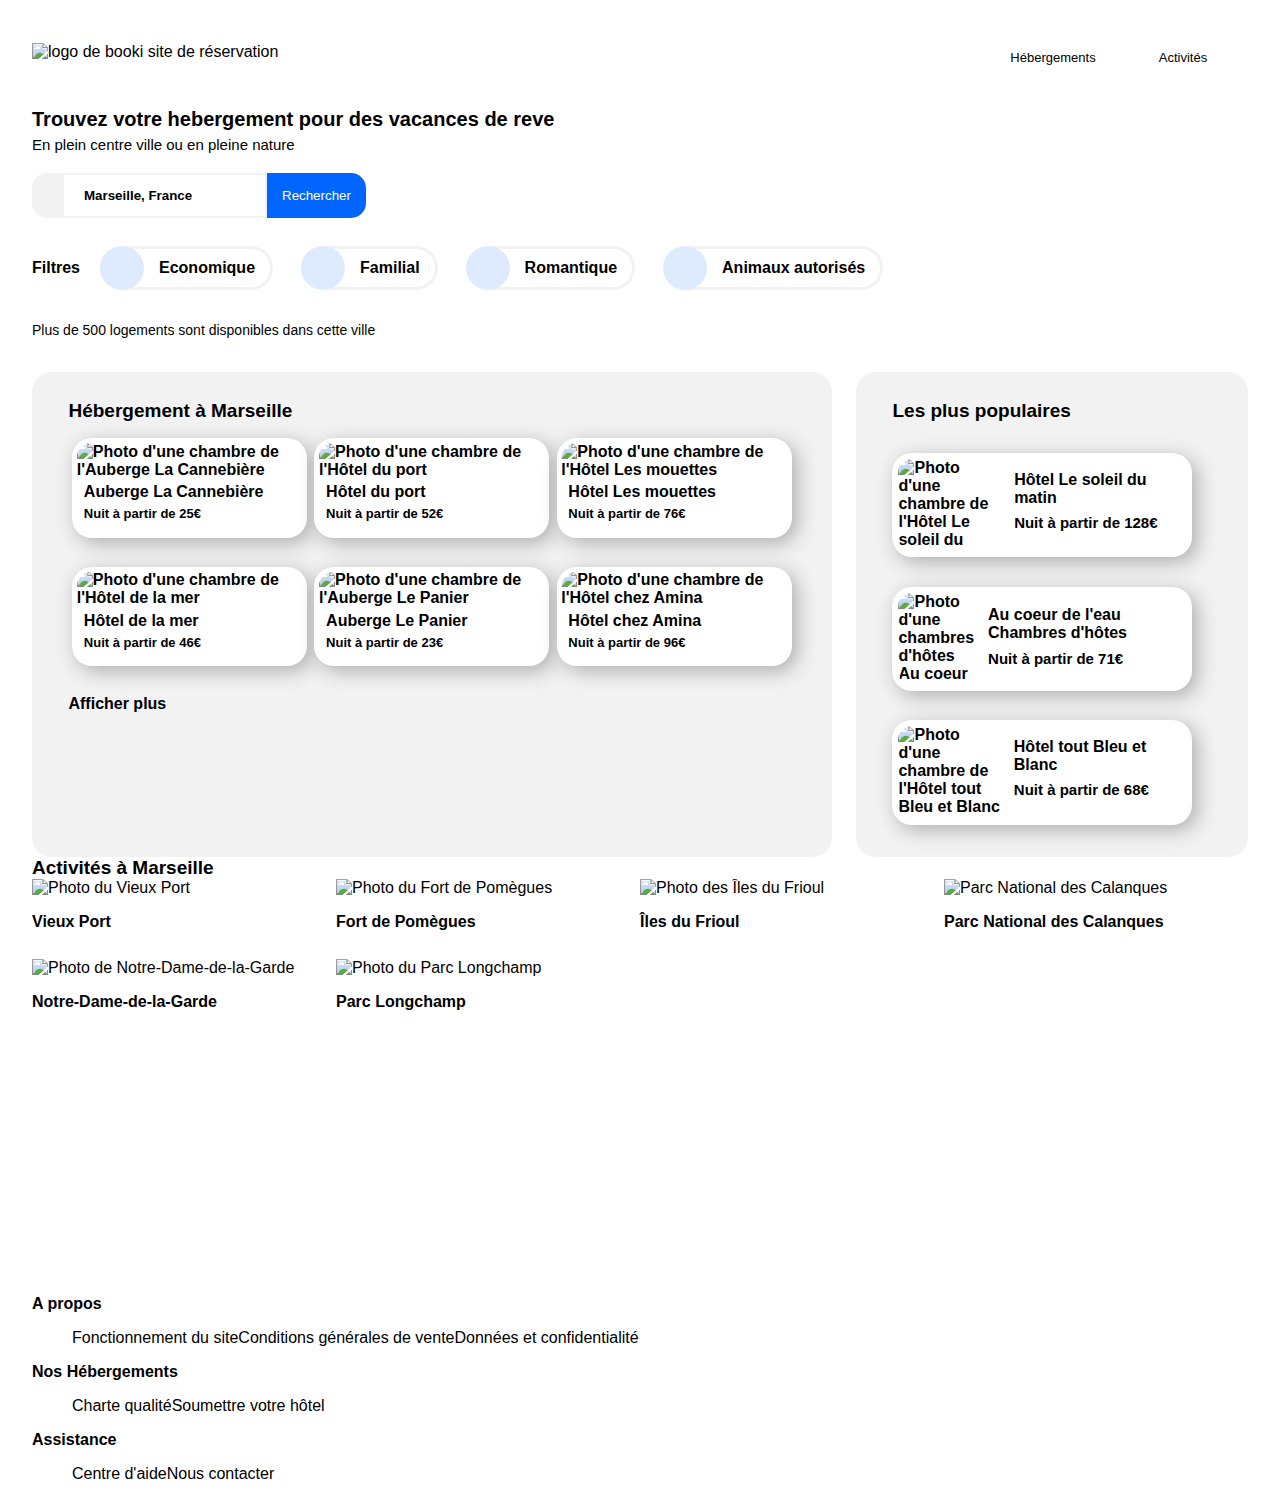
==== HTML/index.html @ 7206c150 "remplacement des ID par les CLASS" ====
<!DOCTYPE html>
<html lang="fr">

<head>
	<link rel="shortcut icon" href="../Images/logo/Logo-Booki.png" />
	<title>Trouvez votre hébergement pour des vacances de rêve - Booky</title>
	<meta charset="utf-8" />
	<meta name="viewport" content="width=device-width, initial-scale=1.0">
	<script src="https://kit.fontawesome.com/d1e7c2a7c9.js" crossorigin="anonymous"></script>
	<link rel="stylesheet" href="../CSS/normalize.css">
	<link rel="stylesheet" href="../CSS/styles.css">
</head>

<body>
	<header>
		<div class="containerLogoNav">
			<img src="../Images/logo/Logo-Booki.png" alt="logo de booki site de réservation" />
			<!-- NAV -->
			<nav class="nav">
				<ul>
					<li><a href="#SectionHebergementMarseille">Hébergements</a></li>
					<li><a href="#activiteMarseille">Activités</a></li>
				</ul>
			</nav>
		</div>

		<h1>Trouvez votre hebergement pour des vacances de reve</h1>
		<p>En plein centre ville ou en pleine nature</p>

		<!-- BARRE DE RECHERCHE -->
		<!-- container barre de recherche -->
		<form class="containerSearchBar" method="post" action="traitement.php">
			<!--  logo localisation -->
			<div class="containerSearchBar__logoLocation">
				<i class="fa-solid fa-location-dot"></i>
			</div>
			<!--  zone de saisie recherche -->
			<input class="containerSearchBar__locationInput" type="search" name="saisieLocalisation"
				placeholder="Marseille, France" size="20" maxlength="99" />
			<!--  bouton envoi -->
			<input class="containerSearchBar__searchButton" type="submit" value="Rechercher" />
			<!--  bouton envoi RESPONSIVE   -->
			<div class="containerSearchMobile">
				<input class="containerSearchMobile__searchButtonMobile" type="submit" value="" />
				<div class="containerSearchMobile__searchLogoButtonMobile">
					<i class="fa-solid fa-magnifying-glass"></i>
				</div>
			</div>
		</form>
	</header>

	<main>
		<aside>

			<!--  FILTRES   -->
			<div class="aside__ContainerHeadingFilters">
				<h3>Filtres</h3>
				<div class="aside__Filters">
					<div class="aside__Filters__ContainerFilter">
						<p>Economique</p>
						<div class="aside__Filters__ContainerFilter__ContainerIcone">
							<i class="fa-solid fa-money-bill-wave"></i>
						</div>
					</div>
					<div class="aside__Filters__ContainerFilter">
						<p>Familial</p>
						<div class="aside__Filters__ContainerFilter__ContainerIcone">
							<i class="fa-solid fa-child"></i>
						</div>
					</div>
					<div class="aside__Filters__ContainerFilter">
						<p>Romantique</p>
						<div class="aside__Filters__ContainerFilter__ContainerIcone">
							<i class="fa-solid fa-heart"></i>
						</div>
					</div>
					<div class="aside__Filters__ContainerFilter">
						<p>Animaux autorisés</p>
						<div class="aside__Filters__ContainerFilter__ContainerIcone">
							<i class="fa-solid fa-dog"></i>
						</div>
					</div>
				</div>
			</div>

			<!--  INFORMATION   -->
			<div class="aside__Information">
				<div id="aside__Information__ContainairInformationIcon">
					<i class="fa-solid fa-info"></i>
				</div>
				<P>Plus de 500 logements sont disponibles dans cette ville</P>
			</div>
		</aside>

		<!-- CONTAINER HEBERGEMENT A MARSEILLE + PLUS POPULAIRES  -->

		<div class="ContainerHebergementMarseillePlusPopulaires">

			<!--  SECTION HEBERGEMENT A MARSEILLE   -->
			<section id="SectionHebergementMarseille">
				<h2>Hébergement à Marseille</h2>

				<!--  CARDS   -->
				<div class="ContainerHebergementMarseille">
					<a href="#" class="cardHebergementMarseille">
						<img src="../Images/hebergements/photo-auberge-la-cannebiere.jpg"
							alt="Photo d'une chambre de l'Auberge La Cannebière">
						<h3 class="cardHebergementMarseille__heading">Auberge La Cannebière</h3>
						<p class="cardHebergementMarseille__paragraph">Nuit à partir de <strong>25€</strong></p>
						<div class="cardHebergementMarseille__containerStars">
							<div class="starsBlue">
								<i class="fa-solid fa-star"></i>
								<i class="fa-solid fa-star"></i>
								<i class="fa-solid fa-star"></i>
								<i class="fa-solid fa-star"></i>
							</div>
							<div class="starsGrey">
								<i class="fa-solid fa-star"></i>
							</div>
						</div>
					</a>

					<a href="#" class="cardHebergementMarseille">
						<img src="../Images/hebergements/photo-hotel-du-port.jpg"
							alt="Photo d'une chambre de l'Hôtel du port">
						<h3 class="cardHebergementMarseille__heading">Hôtel du port</h3>
						<p class="cardHebergementMarseille__paragraph">Nuit à partir de <strong>52€</strong></p>
						<div class="cardHebergementMarseille__containerStars">
							<div class="starsBlue">
								<i class="fa-solid fa-star"></i>
								<i class="fa-solid fa-star"></i>
								<i class="fa-solid fa-star"></i>
								<i class="fa-solid fa-star"></i>
								<i class="fa-solid fa-star"></i>
							</div>
						</div>
					</a>
					<a href="#" class="cardHebergementMarseille">
						<img src="../Images/hebergements/photo-hotel-les-mouettes.jpg"
							alt="Photo d'une chambre de l'Hôtel Les mouettes">
						<h3 class="cardHebergementMarseille__heading">Hôtel Les mouettes</h3>
						<p class="cardHebergementMarseille__paragraph">Nuit à partir de <strong>76€</strong></p>
						<div class="cardHebergementMarseille__containerStars">
							<div class="starsBlue">
								<i class="fa-solid fa-star"></i>
								<i class="fa-solid fa-star"></i>
								<i class="fa-solid fa-star"></i>
								<i class="fa-solid fa-star"></i>
							</div>
							<div class="starsGrey">
								<i class="fa-solid fa-star"></i>
							</div>
						</div>
					</a>

					<a href="#" class="cardHebergementMarseille">
						<img src="../Images/hebergements/photo-hotel-de-la-mer.jpg"
							alt="Photo d'une chambre de l'Hôtel de la mer">
						<h3 class="cardHebergementMarseille__heading">Hôtel de la mer</h3>
						<p class="cardHebergementMarseille__paragraph">Nuit à partir de <strong>46€</strong></p>
						<div class="cardHebergementMarseille__containerStars">
							<div class="starsBlue">
								<i class="fa-solid fa-star"></i>
								<i class="fa-solid fa-star"></i>
								<i class="fa-solid fa-star"></i>
							</div>
							<div class="starsGrey">
								<i class="fa-solid fa-star"></i>
								<i class="fa-solid fa-star"></i>
							</div>
						</div>
					</a>

					<a href="#" class="cardHebergementMarseille">
						<img src="../Images/hebergements/auberge-le-panier.jpg"
							alt="Photo d'une chambre de l'Auberge Le Panier">
						<h3 class="cardHebergementMarseille__heading">Auberge Le Panier</h3>
						<p class="cardHebergementMarseille__paragraph">Nuit à partir de <strong>23€</strong></p>
						<div class="cardHebergementMarseille__containerStars">
							<div class="starsBlue">
								<i class="fa-solid fa-star"></i>
								<i class="fa-solid fa-star"></i>
								<i class="fa-solid fa-star"></i>
								<i class="fa-solid fa-star"></i>
							</div>
							<div class="starsGrey">
								<i class="fa-solid fa-star"></i>
							</div>
						</div>
					</a>

					<a href="#" class="cardHebergementMarseille">
						<img src="../Images/hebergements/photo-hotel-chez-amina.jpg"
							alt="Photo d'une chambre de l'Hôtel chez Amina">
						<h3 class="cardHebergementMarseille__heading">Hôtel chez Amina</h3>
						<p class="cardHebergementMarseille__paragraph">Nuit à partir de <strong>96€</strong></p>
						<div class="cardHebergementMarseille__containerStars">
							<div class="starsBlue">
								<i class="fa-solid fa-star"></i>
								<i class="fa-solid fa-star"></i>
								<i class="fa-solid fa-star"></i>
								<i class="fa-solid fa-star"></i>
								<i class="fa-solid fa-star"></i>
							</div>
						</div>
					</a>
				</div>
				<a href="#">Afficher plus</a>
			</section>
			<!--  SECTION LES PLUS POPULAIRES   -->
			<section class="SectionPlusPopulaires">
				<div class="ContainerheaderIcon">
					<h2>Les plus populaires</h2>
					<div class="ContainerheaderIcon_Icon">
						<i class="fas fa-chart-line"></i>
					</div>
				</div>
				<div class="ContainerPlusPopulaires">
					<a href="#" class="cardPlusPopulaires">
						<img src="../Images/hebergements/photo-hotel-le-soleil-du-matin.jpg"
							alt="Photo d'une chambre de l'Hôtel Le soleil du matin">
						<div class="cardPlusPopulaires_ContainerDescriptionStars">
							<div class="Description">	
								<h3 class="cardPlusPopulaires__heading">Hôtel Le soleil du matin</h3>
								<p class="cardPlusPopulaires__paragraph">Nuit à partir de <strong>128€</strong></p>
							</div>
							<div class="cardPlusPopulaires__containerStars">
								<div class="starsBlue">
									<i class="fa-solid fa-star"></i>
									<i class="fa-solid fa-star"></i>
									<i class="fa-solid fa-star"></i>
									<i class="fa-solid fa-star"></i>
									<i class="fa-solid fa-star"></i>
								</div>
							</div>
						</div>
					</a>

					<a href="#" class="cardPlusPopulaires">
						<img src="../Images/hebergements/photo-au-coeur-de-l-eau-chambres-d-hotes.jpg"
							alt="Photo d'une chambres d'hôtes Au coeur de l'eau ">
						<div class="cardPlusPopulaires_ContainerDescriptionStars">
							<div class="Description">	
								<h3 class="cardPlusPopulaires__heading">Au coeur de l'eau Chambres d'hôtes</h3>
								<p class="cardPlusPopulaires__paragraph">Nuit à partir de <strong>71€</strong></p>
							</div>
								<div class="cardPlusPopulaires__containerStars">
									<div class="starsBlue">
										<i class="fa-solid fa-star"></i>
										<i class="fa-solid fa-star"></i>
										<i class="fa-solid fa-star"></i>
										<i class="fa-solid fa-star"></i>
									</div>
									<div class="starsGrey">
										<i class="fa-solid fa-star"></i>
									</div>
								</div>
						</div>
					</a>


					<a href="#" class="cardPlusPopulaires">
						<img src="../Images/hebergements/photo-hotel-tout-bleu-et-blanc.jpg"
							alt="Photo d'une chambre de l'Hôtel tout Bleu et Blanc">
						<div class="cardPlusPopulaires_ContainerDescriptionStars">
							<div class="Description">	
								<h3 class="cardPlusPopulaires__heading">Hôtel tout Bleu et Blanc</h3>
								<p class="cardPlusPopulaires__paragraph">Nuit à partir de <strong>68€</strong></p>
							</div>
							<div class="cardPlusPopulaires__containerStars">
								<div class="starsBlue">
									<i class="fa-solid fa-star"></i>
									<i class="fa-solid fa-star"></i>
									<i class="fa-solid fa-star"></i>
									<i class="fa-solid fa-star"></i>
								</div>
								<div class="starsGrey">
									<i class="fa-solid fa-star"></i>
								</div>
							</div>
						</div>
					</a>
				</div>
			</section>
		</div>

		<!--  SECTION ACTIVITE MARSEILLE   -->
	
		<section id="activiteMarseille">
			<h2 class="activite-marseille_titre">Activités à Marseille</h2>

			<div class="cardActiviteMarseille cardActiviteMarseille__vieuxPort">
				<img src="../Images/activites/Photo-du-Vieux-Port.jpg" alt="Photo du Vieux Port">
				<h3>Vieux Port</h3>
			</div>
		
			<div class="cardActiviteMarseille cardActiviteMarseille__FortDePomegues">
				<img src="../Images/activites/Photo-du-Fort-de-Pomègues.jpg"alt="Photo du Fort de Pomègues">
				<h3>Fort de Pomègues</h3>
			</div>
			<div class="cardActiviteMarseille cardActiviteMarseille__ilesDuFrioul">
				<img src="../Images/activites/Photo-des-iles-du-Frioul.jpg" alt="Photo des Îles du Frioul">
				<h3>Îles du Frioul</h3>
			</div>	
			<div class="cardActiviteMarseille cardActiviteMarseille__ParcNationalDesCalanques">
				<img src="../Images/activites/Photo-Parc-National-des-Calanques.jpg"alt="Parc National des Calanques">
				<h3>Parc National des Calanques</h3>
			</div>
			<div class="cardActiviteMarseille cardActiviteMarseille__NotreDameDeLaGarde">
				<img src="../Images/activites/Photo-Notre-Dame-de-la-Garde.jpg" alt="Photo de Notre-Dame-de-la-Garde">
				<h3>Notre-Dame-de-la-Garde</h3>
			</div>
			<div class="cardActiviteMarseille cardActiviteMarseille__ParcLonchamp">
				<img src="../Images/activites/Photo-du-Parc-Longchamp.jpg" alt="Photo du Parc Longchamp">
				<h3>Parc Longchamp</h3>
			</div>
			
		</section>
	</main>
	<footer>
		<h3>A propos</h3>
		<ul>
			<li>Fonctionnement du site</li>
			<li>Conditions générales de vente</li>
			<li>Données et confidentialité</li>
		</ul>
		<h3>Nos Hébergements</h3>
		<ul>
			<li>Charte qualité</li>
			<li>Soumettre votre hôtel</li>
		</ul>
		<h3>Assistance</h3>
		<ul>
			<li>Centre d'aide</li>
			<li>Nous contacter</li>
		</ul>
	</footer>

</body>

</html>
---- CSS/styles.css ----
* {
  box-sizing: border-box;
  /* box-sizing est appliqué à tous les éléments */
}

@import url("https://fonts.googleapis.com/css2?family=Raleway:ital,wght@0,100;0,200;0,300;0,400;0,500;0,600;0,700;0,800;0,900;1,100;1,200;1,300;1,400;1,500;1,600;1,700;1,800;1,900&display=swap");
/* font-family: 'Raleway', sans-serif; 
      font-weight: 200*/


body {
  font-family: "Raleway", sans-serif;
  font-weight: 100;
  width: 95%;
  margin-left: auto;
  margin-right: auto;
  max-width: 1400px;
  min-width: 525px;

}

h2 {
  font-size: 19px;
}

h3 {
  font-size: 16px;
}


.starsBlue {
  color: #0065fc;
}

.starsGrey {
  color: #cac8c8;
  margin-left: 3px;
}

/*HEADER LOGO NAV */

.containerLogoNav {
  display: flex;
  justify-content: space-between;
}

.containerLogoNav img {
  height: 40px;
  align-self: flex-end;
}

ul {
  display: flex;
  height: 20%;
  list-style: none;
  margin-top: 0px;
}

nav a {
  outline: none;
  text-decoration: none;
  font-size: 13px;
  padding-top: 40px;
  width: 130px;
  text-align: center;
  border: solid 2px white;
  color: black;
  display: block;
}

.nav a:hover {
  color: #0065fc;
  border-top: solid 2px #0065fc;
}

/* HEADER HEADING PARAGRAPH */

header h1 {
  font-size: 20px;
  margin-top: 25px;
}

header p {
  font-size: 15px;
  margin-top: -8px;
}

/* HEADER SEARCH BAR LOCATION */

.containerSearchBar {
  display: flex;
  margin-top: 20px;
}

.containerSearchBar__logoLocation {
  background-color: #f2f2f2;
  display: flex;
  justify-content: center;
  align-items: center;
  padding: 15px;
  border-radius: 15px 0 0 15px;
}

.containerSearchBar__logoLocation i {
  display: block;
  font-size: 18px;
}

.containerSearchBar__locationInput {
  border: #f2f2f2 solid 2px;
  padding-left: 10px;
  font-weight: bold;
  padding-left: 20px;
}

.containerSearchBar__searchButton {
  background-color: #0065fc;
  border: #0065fc;
  color: white;
  padding: 15px;
  border-radius: 0 15px 15px 0;
  pointer-events: none;
}

.containerSearchMobile {
  display: none;
}

input::placeholder {
  font-family: "Raleway", sans-serif;
  color: black;
  opacity: 1;
}

/* FILTRES (ASIDE)  */

.aside__ContainerHeadingFilters {
  display: flex;
  flex-direction: row;
  align-items: center;
  margin-top: 20px;
}


.aside__Filters {
  display: flex;
  align-items: center;
  flex-wrap: wrap;
}

.aside__Filters__ContainerFilter {
  display: flex;
  align-items: center;
  padding-left: 20px;
  position: relative;
}

.aside__Filters__ContainerFilter p:hover {
  background-color: #deebff;
  border: solid 3px #deebff;
}


.aside__Filters__ContainerFilter p {
  border: solid 3px #f2f2f2;
  padding: 10px 15px 10px 48px;
  border-radius: 25px;
  font-weight: 600;
  margin: 8px;
}

.aside__Filters__ContainerFilter__ContainerIcone {
  background-color: #deebff;
  border-radius: 50%;
  width: 44px;
  height: 44px;
  position: absolute;
  display: flex;
  align-items: center;
  justify-content: center;
}

.aside__Filters__ContainerFilter__ContainerIcone i {
  color: #0065fc;
}

/* ASIDE INFORMATION */

.aside__Information {
  display: flex;
  align-items: center;
  padding: 10px 0 10px 0;
}

.aside__Information__ContainairInformationIcon {
  border: solid 1px grey;
  border-radius: 50%;
  width: 20px;
  height: 20px;
  display: flex;
  align-items: center;
  justify-content: center;
  margin-right: 10px;
}

.aside__Information__ContainairInformationIcon i {
  font-size: 12px;
  color: #0065fc;
}

.aside__Information p {
  font-size: 14px;
  font-weight: 400;
}

/* CONTAINER HEBERGEMENT A MARSEILLE + PLUS POPULAIRES */

.ContainerHebergementMarseillePlusPopulaires {
  display: flex;
  margin-top: 10px;
}

/* HEBERGEMENT A MARSEILLE (SECTION) */

#SectionHebergementMarseille {
  background-color: #f2f2f2;
  border-radius: 20px;
  width: 67%;
  max-width: 946px;
  padding: 1% 3% 2% 3%;
  margin-right: 2%;
}

.ContainerHebergementMarseille {
  display: flex;
  flex-wrap: wrap;
  justify-content: space-around;

}

.cardHebergementMarseille {
  width: 31%;
  border-radius: 20px;
  min-width: 235px;
  max-width: 255px;
  object-fit: cover;
  background-color: white;
  margin: 0 0 4% 0;
  text-align: left;
  padding-top: 0;
  box-shadow: 5px 5px 20px rgb(174 173 173);
}

.cardHebergementMarseille:hover h3 {
  color: #0065fc;
}

.cardHebergementMarseille img {
  height: 114px;
  width: 100%;
  object-fit: cover;
  border-radius: 20px 20px 0 0;
  padding: 2%;
}

.cardHebergementMarseille__heading {
  margin: 0 0 0 5%;
}

.cardHebergementMarseille p {
  margin: 2% 0 3% 5%;
  font-size: 13px;
}

.cardHebergementMarseille__containerStars {
  display: flex;
  flex-direction: row;
  padding-bottom: 4%;
  margin-left: 5%;
  font-size: 12px;
}

section a {
  font-weight: bold;
  outline: none;
  text-decoration: none;
  color: black;
}

/* LES PLUS POPULAIRES (SECTION) */

.SectionPlusPopulaires {
  background-color: #f2f2f2;
  border-radius: 20px;
  width: 33%;
  max-width: 392px;
  min-width: 360px;
  padding: 1% 3% 0 3%;
}

.ContainerheaderIcon {
  display: flex;
  justify-content: space-between;
  align-items: center;
}

.ContainerheaderIcon_Icon {
  font-size: 2px;
}

.ContainerPlusPopulaires {
  display: flex;
  flex-direction: column;
  justify-content: space-around;
  height: 85%;
}

.cardPlusPopulaires {
  width: 100%;
  height: 100%;
  max-height: 26%;
  max-width: 300px;
  border-radius: 20px;
  object-fit: cover;
  background-color: white;
  margin: 4% 0 4% 0;
  display: flex;
  padding-top: 0;
  box-shadow: 5px 5px 20px rgb(174 173 173);
  text-align: start;
}

.cardPlusPopulaires_ContainerDescriptionStars {
  display: flex;
  flex-direction: column;
  justify-content: space-between;
  padding: 2%;
}

.cardPlusPopulaires img {
  height: 100%;
  width: 40%;
  object-fit: cover;
  border-radius: 20px 0 0 20px;
  padding: 2%;
  margin: 0;
}

.cardPlusPopulaires:hover h3 {
  color: #0065fc;
}

.cardPlusPopulaires__heading {
  margin-top: 7%;
  margin-bottom: 0%;
}

.cardPlusPopulaires p {
  font-size: 15px;
  margin-top: 4%;
}

.cardPlusPopulaires__containerStars {
  display: flex;
  flex-direction: row;
  font-size: 12px;
  margin-bottom: 1%;
}

/* ACTIVITE MARSEILLE (SECTION) */

#activiteMarseille {
  display: grid;
  grid-template-columns: repeat(4, 1fr);
  grid-template-rows: auto repeat(5, 5em);
}

.activite-marseille_titre {
  grid-column: 1 / span 4;
  grid-row: 1;
  margin: 0;
}

.cardActiviteMarseille {
  border-radius: 20px;
  object-fit: cover;
  width: 100%;
}

#activiteMarseille h3 {}

.cardActiviteMarseille__vieuxPort img {}

.cardActiviteMarseille__vieuxPort h3 {
  grid-column: 1/2;
  grid-row: 8/9;
}

.cardActiviteMarseille__FortDePomegues img {
  grid-column: 3/4;
  grid-row: 2/4;
}

.cardActiviteMarseille__FortDePomegues h3 {
  grid-column: 3/4;
  grid-row: 4/6;
}

.cardActiviteMarseille__ilesDuFrioul img {
  grid-column: 3/4;
  grid-row: 7/8;
}

.cardActiviteMarseille__ilesDuFrioul h3 {
  grid-column: 3/4;
  grid-row: 8/9;
}


.cardActiviteMarseille__ParcNationalDesCalanques img {
  grid-column: 5/6;
  grid-row: 2/8;
}

.cardActiviteMarseille__ParcNationalDesCalanques h3 {
  grid-column: 5/6;
  grid-row: 8/9;
}

.cardActiviteMarseille__NotreDameDeLaGarde img {
  grid-column: 7/8;
  grid-row: 2/3;
}

.cardActiviteMarseille__NotreDameDeLaGarde h3 {
  grid-column: 7/8;
  grid-row: 3/4;
}

.cardActiviteMarseille__ParcLonchamp img {
  grid-column: 7/8;
  grid-row: 6/8;
}

.cardActiviteMarseille__ParcLonchamp img {
  grid-column: 7/8;
  grid-row: 8/9;
}


/* ///////////////////////////////////RESPONSIVE TABLETTE/////////////////////////////////////// */
/* Sur tous types d'écran, quand la largeur de la fenêtre est comprise entre 768px et 992px (tablette) */
/*  @media all and (min-width: 768px) and (max-width: 992px) */
/* RESPONSIVE TABLETTE */

@media screen and (min-width: 768px) and (max-width: 991px) {

  h3 {
    font-size: 15px;
  }

  /* ASIDE FILTERS TABLETTE RESPONSIVE */


  .aside__ContainerHeadingFilters {
    flex-direction: column;
    align-items: flex-start;
  }

  .aside__ContainerHeadingFilters h3 {
    margin: 0 0 5px 0;
  }

  .aside__Filters {
    margin-left: -20px;
    margin-top: 0;
  }

  .aside__Filters__ContainerFilter p {
    margin: 8px 0;
  }

  /* CONTAINER HEBERGEMENT A MARSEILLE + PLUS POPULAIRES TABLETTE RESPONSIVE*/

  .ContainerHebergementMarseillePlusPopulaires {
    flex-direction: column-reverse;
  }

  /* HEBERGEMENT A MARSEILLE (SECTION) TABLETTE RESPONSIVE */

  #SectionHebergementMarseille {
    width: 100%;
  }

  .cardHebergementMarseille p {
    font-size: 12px;
  }

  /* LES PLUS POPULAIRES (SECTION) TABLETTE RESPONSIVE */


  .SectionPlusPopulaires {
    width: 100%;
    margin: 0;
    max-width: none;
    margin-bottom: 2%;
  }

  .ContainerPlusPopulaires {
    display: flex;
    flex-direction: row;
    justify-content: space-around;
    flex-wrap: wrap;
  }

  .cardPlusPopulaires {
    width: 31%;
    min-width: 210px;
    height: 130px;
  }

  .cardPlusPopulaires p {
    font-size: 12px;
  }

  .cardPlusPopulaires__containerStars {
    font-size: 12px;
    margin-bottom: 4%;
  }




}

/* ///////////////////////////////////RESPONSIVE MOBILE/////////////////////////////////////// */
/* Sur les écrans, quand la largeur de la fenêtre fait au maximum 767px (telephone portable)*/

@media screen and (max-width: 767px) {

  body {
    width: 100%;
    min-width: 500px;

  }

  h2 {
    font-size: 25px;
  }

  /* HEADER LOGO NAV MOBILE RESPONSIVE */

  .containerLogoNav {
    flex-direction: column;
    margin-top: 30px;
  }

  .containerLogoNav img {
    width: auto;
    align-self: center;
    height: 60px;
  }

  ul {
    min-width: 400px;
    padding: 0;

  }

  .nav li {
    width: 50%;
  }

  .nav a {
    width: 100%;
    min-width: 200px;
    font-size: 20px;
    border-top: white;
    border-bottom: solid 3px #f2f2f2;
    padding-bottom: 20px;

  }

  .nav a:hover {
    border-top: white;
    border-bottom: solid 3px #0065fc;
  }

  /* HEADER HEADING PARAGRAPH MOBILE RESPONSIVE */

  header h1 {
    font-size: 30px;
    margin: 25px;
  }

  header p {
    font-size: 22px;
    color: grey;
    margin: 25px;
  }

  /* HEADER SEARCH BAR LOCATION MOBILE RESPONSIVE*/

  .containerSearchBar {
    margin: 35px 25px 35px 25px;
  }

  .containerSearchBar__logoLocation {
    width: 70px;
    height: 70px;
  }

  .containerSearchBar__logoLocation i {
    font-size: 22px;
  }

  .containerSearchBar__locationInput {
    width: 100%;
    font-size: 23px;
  }

  .containerSearchBar__searchButton {
    display: none;
  }

  .containerSearchMobile {
    display: flex;
    position: relative;
    align-items: center;
    justify-content: center;
    margin-left: -20px;
  }

  .containerSearchMobile__searchButtonMobile {
    width: 70px;
    height: 70px;
    background-color: #0065fc;
    border: #0065fc;
    color: white;
    border-radius: 15px;
    pointer-events: none;
  }

  .containerSearchMobile__searchLogoButtonMobile {
    position: absolute;
    color: white;
  }

  .containerSearchMobile__searchLogoButtonMobile {
    font-size: 23px;
  }

  /* ASIDE FILTERS MOBILE RESPONSIVE */

  .aside__ContainerHeadingFilters {
    flex-direction: column;
    align-items: flex-start;
  }

  .aside__ContainerHeadingFilters h3 {
    margin: 0px 0 8px 25px;
    font-size: 20px;
  }

  .aside__Filters {
    margin-left: 0 10 0 -20px;
    margin-top: 0;
  }

  .aside__Filters__ContainerFilter {
    font-size: 21px;
    margin-right: 15px;
  }

  .aside__Filters__ContainerFilter p {
    margin: 8px 0;
    padding: 16px 24px 16px 73px;
    border-radius: 40px;
  }

  .aside__Filters__ContainerFilter__ContainerIcone {
    Width: 62px;
    height: 62px;
    left: 21px;
  }


  /* ASIDE INFORMATION MOBILE RESPONSIVE */

  .aside__Information {
    margin-left: 25px;
    align-items: flex-start;
    margin-top: 20px;
  }

  .aside__Information__ContainairInformationIcon {
    border: solid 1px grey;
    border-radius: 50%;
    width: 25px;
    height: 25px;
    display: flex;
    align-items: center;
    justify-content: center;
    margin-right: 10px;
  }

  .aside__Information__ContainairInformationIcon i {
    font-size: 17px;
    color: #0065fc;
  }

  .aside__Information p {
    font-size: 20px;
    font-weight: 400;
    margin-top: 0;
  }

  /* CONTAINER HEBERGEMENT A MARSEILLE + PLUS POPULAIRES MOBILE RESPONSIVE*/

  .ContainerHebergementMarseillePlusPopulaires {
    flex-direction: column-reverse;
  }

  /* HEBERGEMENT A MARSEILLE (SECTION) MOBILE RESPONSIVE */

  #SectionHebergementMarseille {
    width: 100%;
    background-color: white;
  }

  .ContainerheaderIcon_Icon {
    font-size: 20px;
  }

  .cardHebergementMarseille {
    width: 100%;
    max-width: 520px;
  }

  .cardHebergementMarseille img {
    width: 100%;
    height: 170px;
  }

  .cardHebergementMarseille__heading {
    padding: 0 0px 5px 5px;
    font-size: 20px;
  }

  .cardHebergementMarseille p {
    padding: 0 0px 5px 5px;
    font-size: 17px;
  }

  .cardHebergementMarseille__containerStars {
    padding: 0 0px 15px 5px;
    font-size: 14px;
  }

  #SectionHebergementMarseille a {
    display: block;
    margin-top: 4%;
    font-size: 20px;
  }

  /* LES PLUS POPULAIRES (SECTION) MOBILE RESPONSIVE */

  .SectionPlusPopulaires {
    width: 100%;
    margin: 0;
    max-width: none;
    margin-bottom: 2%;
    border-radius: 0;
    padding: 1% 4% 6% 4%;

  }

  .cardPlusPopulaires {
    margin: 0 auto 3% auto;
    height: 180px;
    max-width: 520px;
  }SE

  .cardPlusPopulaires img {
    height: 100%;
  }

  .cardPlusPopulaires__heading {
    font-size: 20px;
  }

  .cardPlusPopulaires p {
    font-size: 17px;
  }

  .cardPlusPopulaires__containerStars {
    padding-bottom: 2%;
    font-size: 14px;
  }

}
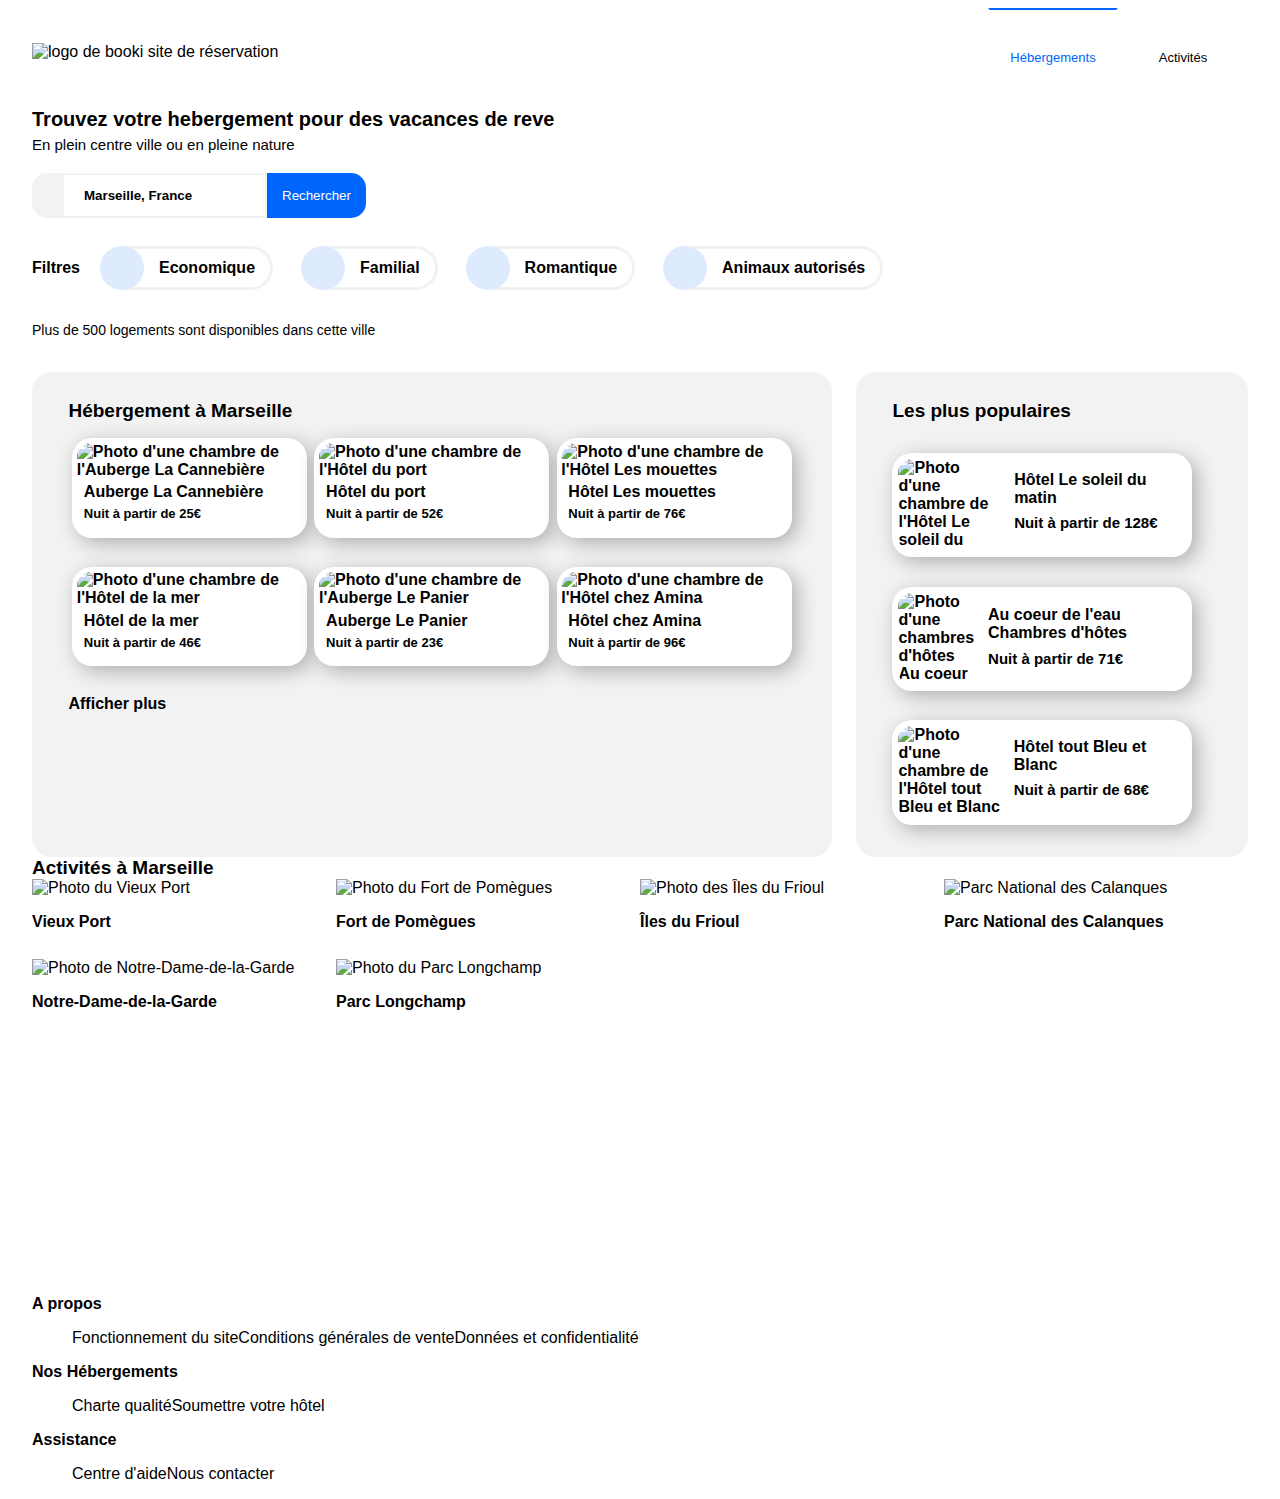
==== commit f0a1a9f8: "rectification du NAV couleur bleu fixe pour le hebergement" ====
--- a/HTML/index.html
+++ b/HTML/index.html
@@ -18,7 +18,7 @@
 			<!-- NAV -->
 			<nav class="nav">
 				<ul>
-					<li><a href="#SectionHebergementMarseille">Hébergements</a></li>
+					<li class="nav_hebergement"><a href="#SectionHebergementMarseille">Hébergements</a></li>
 					<li><a href="#activiteMarseille">Activités</a></li>
 				</ul>
 			</nav>
--- a/CSS/styles.css
+++ b/CSS/styles.css
@@ -66,6 +66,11 @@
   border: solid 2px white;
   color: black;
   display: block;
+}
+
+.nav_hebergement a{
+  color: #0065fc;
+  border-top: solid 2px #0065fc;
 }
 
 .nav a:hover {
@@ -581,6 +586,11 @@
 
   }
 
+  .nav_hebergement a{
+    color: #0065fc;
+    border-bottom: solid 3px #0065fc;
+  }
+
   .nav a:hover {
     border-top: white;
     border-bottom: solid 3px #0065fc;
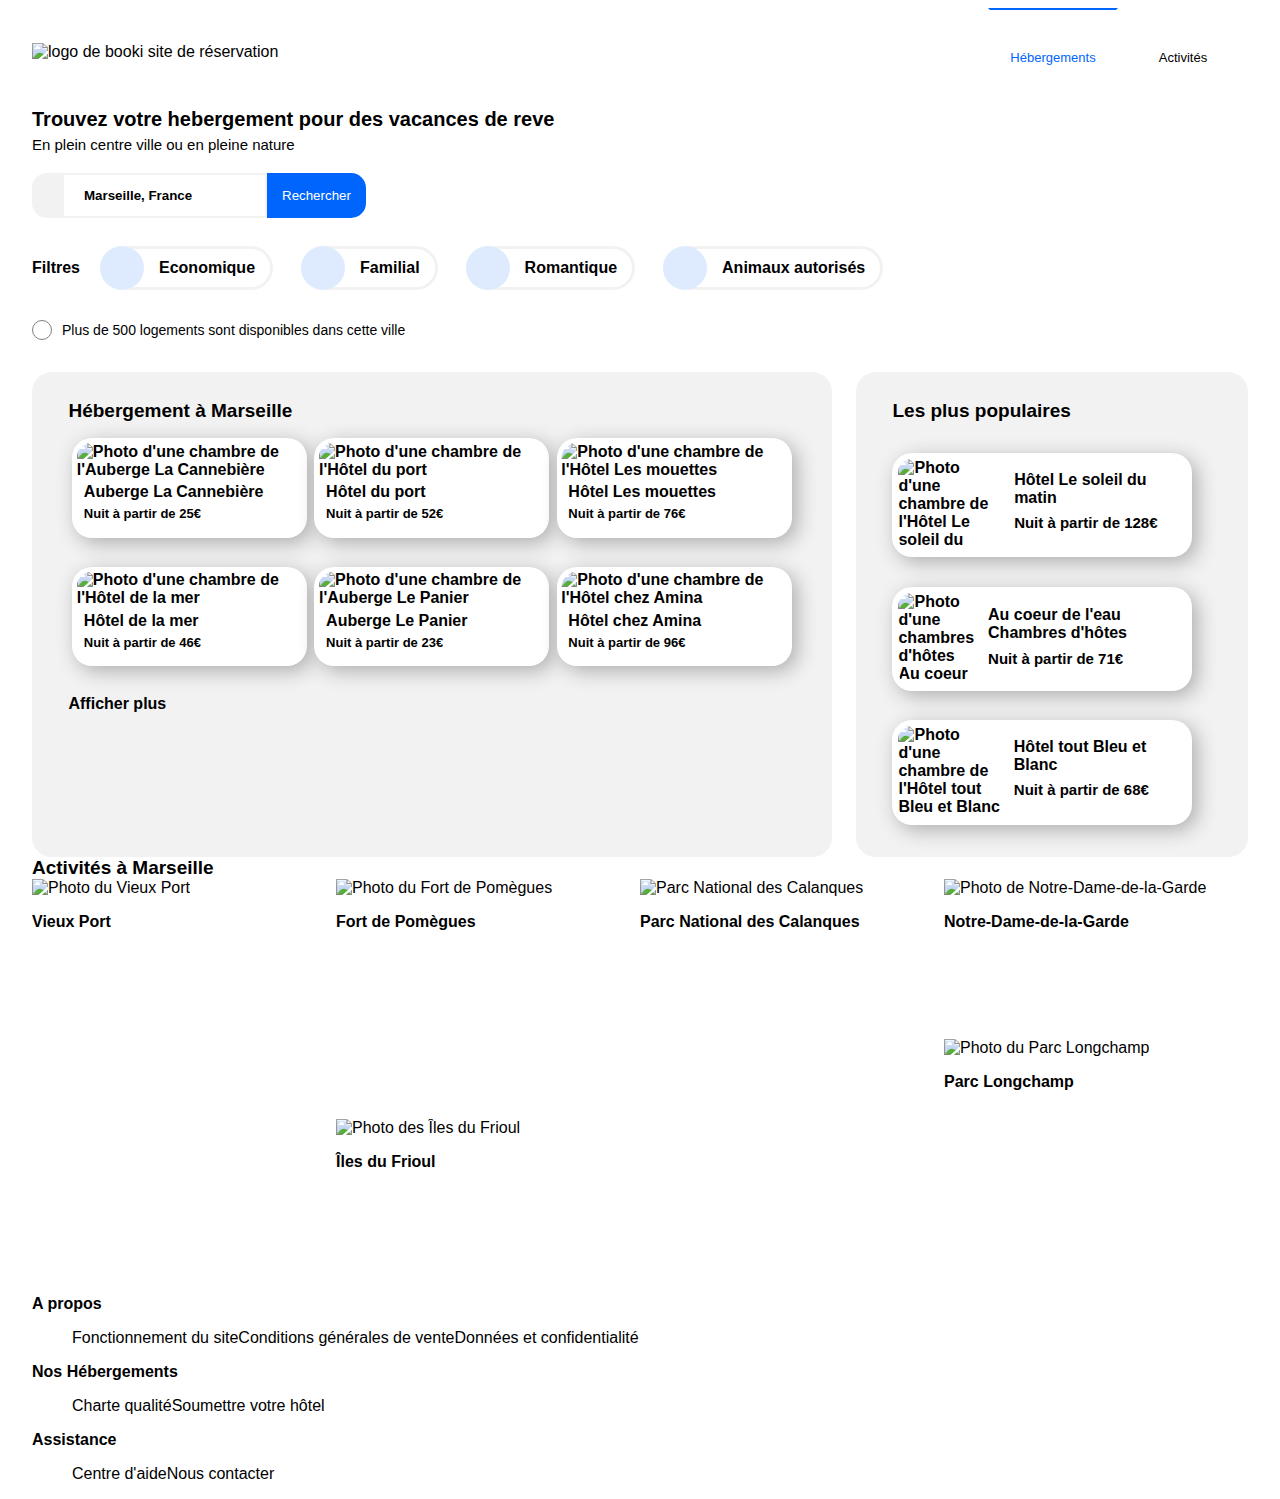
==== commit daac0f43: "ajout activite GRID" ====
--- a/HTML/index.html
+++ b/HTML/index.html
@@ -85,7 +85,7 @@
 
 			<!--  INFORMATION   -->
 			<div class="aside__Information">
-				<div id="aside__Information__ContainairInformationIcon">
+				<div class="aside__Information__ContainairInformationIcon">
 					<i class="fa-solid fa-info"></i>
 				</div>
 				<P>Plus de 500 logements sont disponibles dans cette ville</P>
--- a/CSS/styles.css
+++ b/CSS/styles.css
@@ -378,6 +378,14 @@
   display: grid;
   grid-template-columns: repeat(4, 1fr);
   grid-template-rows: auto repeat(5, 5em);
+
+}
+
+.cardActiviteMarseille img {
+  width: 100%;
+  height: 80%;
+  object-fit: cover;  
+  
 }
 
 .activite-marseille_titre {
@@ -386,70 +394,42 @@
   margin: 0;
 }
 
-.cardActiviteMarseille {
-  border-radius: 20px;
-  object-fit: cover;
-  width: 100%;
-}
-
-#activiteMarseille h3 {}
-
-.cardActiviteMarseille__vieuxPort img {}
-
-.cardActiviteMarseille__vieuxPort h3 {
-  grid-column: 1/2;
-  grid-row: 8/9;
-}
-
-.cardActiviteMarseille__FortDePomegues img {
-  grid-column: 3/4;
-  grid-row: 2/4;
-}
-
-.cardActiviteMarseille__FortDePomegues h3 {
-  grid-column: 3/4;
-  grid-row: 4/6;
-}
-
-.cardActiviteMarseille__ilesDuFrioul img {
-  grid-column: 3/4;
-  grid-row: 7/8;
-}
-
-.cardActiviteMarseille__ilesDuFrioul h3 {
-  grid-column: 3/4;
-  grid-row: 8/9;
-}
-
-
-.cardActiviteMarseille__ParcNationalDesCalanques img {
-  grid-column: 5/6;
-  grid-row: 2/8;
-}
-
-.cardActiviteMarseille__ParcNationalDesCalanques h3 {
-  grid-column: 5/6;
-  grid-row: 8/9;
-}
-
-.cardActiviteMarseille__NotreDameDeLaGarde img {
-  grid-column: 7/8;
-  grid-row: 2/3;
-}
-
-.cardActiviteMarseille__NotreDameDeLaGarde h3 {
-  grid-column: 7/8;
-  grid-row: 3/4;
-}
-
-.cardActiviteMarseille__ParcLonchamp img {
-  grid-column: 7/8;
-  grid-row: 6/8;
-}
-
-.cardActiviteMarseille__ParcLonchamp img {
-  grid-column: 7/8;
-  grid-row: 8/9;
+.cardActiviteMarseille__vieuxPort{
+  grid-column: 1 / span 1;
+  grid-row: 2 / span 5 ;
+  margin: 0; 
+}
+
+.cardActiviteMarseille__FortDePomegues {
+  grid-column: 2 / span 1;
+  grid-row: 2 / span 3 ;
+  margin: 0;
+}
+
+.cardActiviteMarseille__ilesDuFrioul {
+  grid-column: 2 / span 1;
+  grid-row: 5 / span 2 ;
+  margin: 0;
+}
+
+
+.cardActiviteMarseille__ParcNationalDesCalanques {
+  grid-column: 3 / span 1;
+  grid-row: 2 / span 5 ;
+  margin: 0;  
+}
+
+
+.cardActiviteMarseille__NotreDameDeLaGarde {
+  grid-column: 4 / span 1;
+  grid-row: 2 / span 2 ;
+  margin: 0; 
+}
+
+.cardActiviteMarseille__ParcLonchamp {
+  grid-column: 4 / span 1;
+  grid-row: 4 / span 3 ;
+  margin: 0; 
 }
 
 
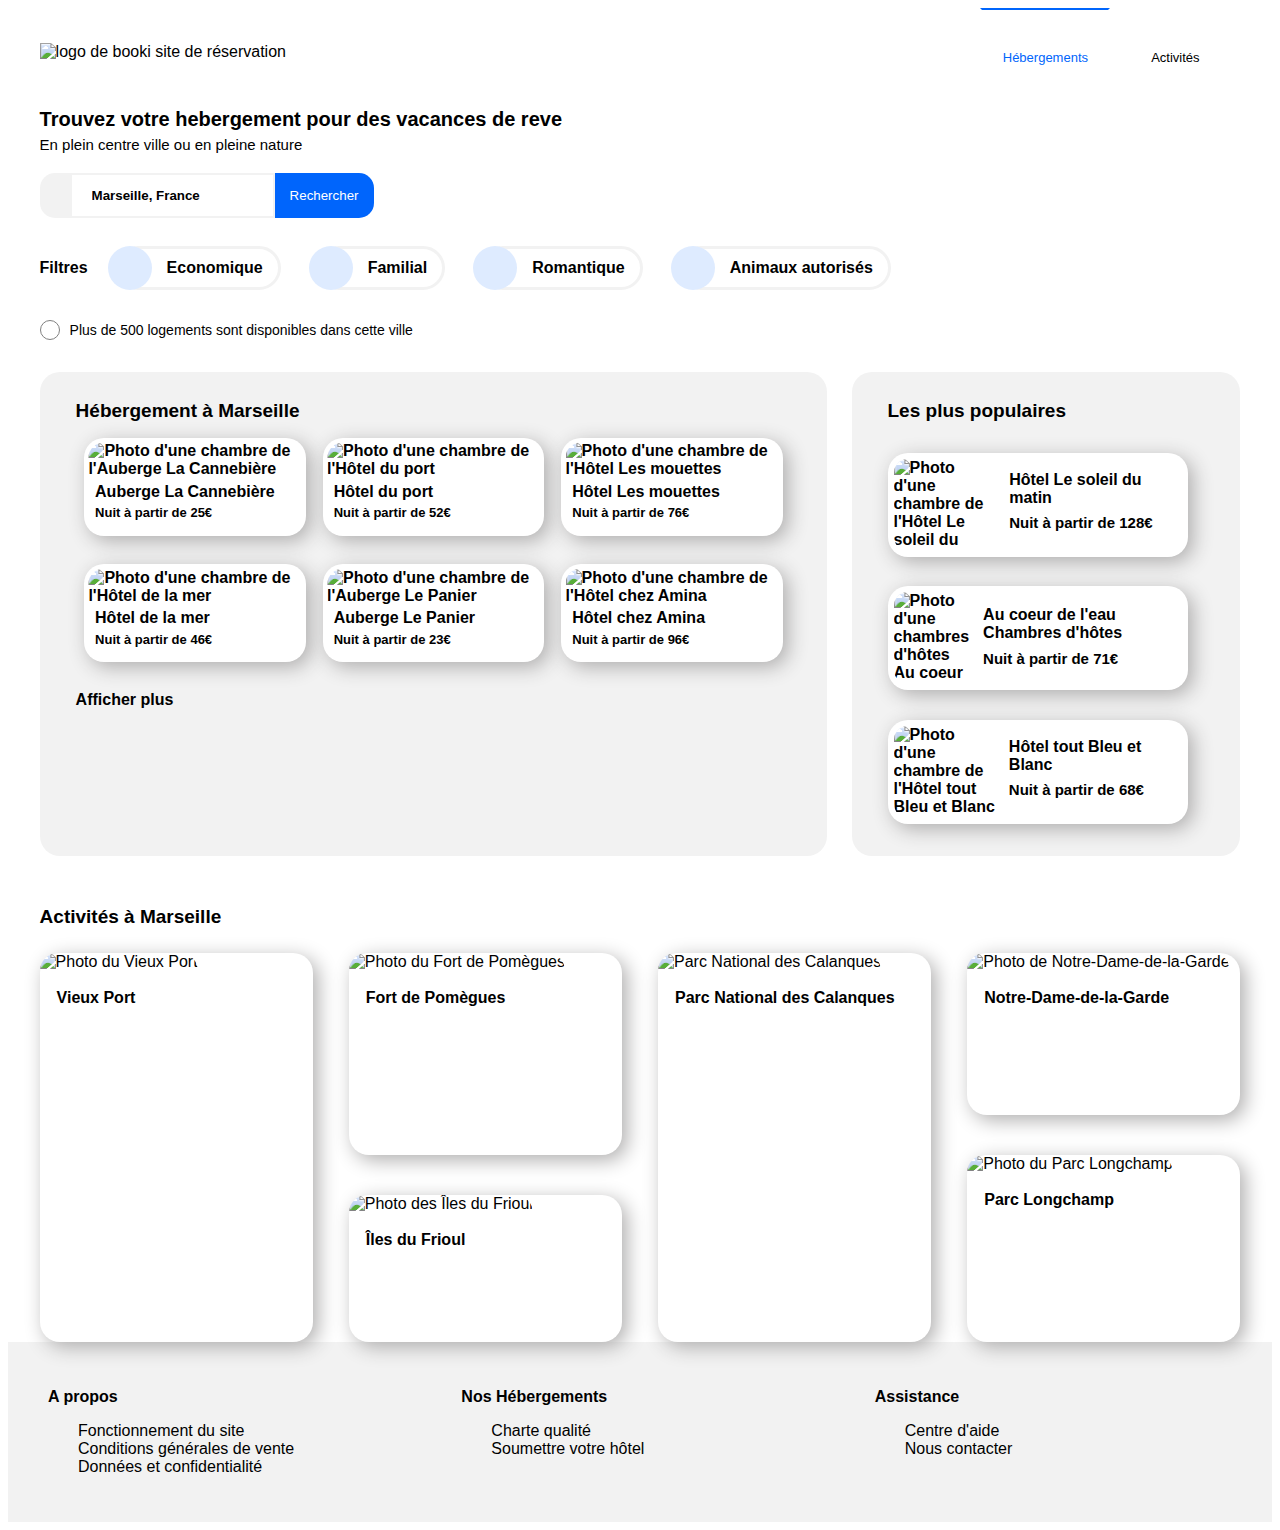
==== commit aa77fe0f: "suppression du min-width du projet" ====
--- a/HTML/index.html
+++ b/HTML/index.html
@@ -12,328 +12,337 @@
 </head>
 
 <body>
-	<header>
-		<div class="containerLogoNav">
-			<img src="../Images/logo/Logo-Booki.png" alt="logo de booki site de réservation" />
-			<!-- NAV -->
-			<nav class="nav">
-				<ul>
-					<li class="nav_hebergement"><a href="#SectionHebergementMarseille">Hébergements</a></li>
-					<li><a href="#activiteMarseille">Activités</a></li>
-				</ul>
-			</nav>
-		</div>
-
-		<h1>Trouvez votre hebergement pour des vacances de reve</h1>
-		<p>En plein centre ville ou en pleine nature</p>
-
-		<!-- BARRE DE RECHERCHE -->
-		<!-- container barre de recherche -->
-		<form class="containerSearchBar" method="post" action="traitement.php">
-			<!--  logo localisation -->
-			<div class="containerSearchBar__logoLocation">
-				<i class="fa-solid fa-location-dot"></i>
+	<div class="margin-header-main">
+		<header>
+			<div class="containerLogoNav">
+				<img src="../Images/logo/Logo-Booki.png" alt="logo de booki site de réservation" />
+				<!-- NAV -->
+				<nav class="nav">
+					<ul>
+						<li class="nav_hebergement"><a href="#SectionHebergementMarseille">Hébergements</a></li>
+						<li><a href="#activiteMarseille">Activités</a></li>
+					</ul>
+				</nav>
 			</div>
-			<!--  zone de saisie recherche -->
-			<input class="containerSearchBar__locationInput" type="search" name="saisieLocalisation"
-				placeholder="Marseille, France" size="20" maxlength="99" />
-			<!--  bouton envoi -->
-			<input class="containerSearchBar__searchButton" type="submit" value="Rechercher" />
-			<!--  bouton envoi RESPONSIVE   -->
-			<div class="containerSearchMobile">
-				<input class="containerSearchMobile__searchButtonMobile" type="submit" value="" />
-				<div class="containerSearchMobile__searchLogoButtonMobile">
-					<i class="fa-solid fa-magnifying-glass"></i>
-				</div>
-			</div>
-		</form>
-	</header>
-
-	<main>
-		<aside>
-
-			<!--  FILTRES   -->
-			<div class="aside__ContainerHeadingFilters">
-				<h3>Filtres</h3>
-				<div class="aside__Filters">
-					<div class="aside__Filters__ContainerFilter">
-						<p>Economique</p>
-						<div class="aside__Filters__ContainerFilter__ContainerIcone">
-							<i class="fa-solid fa-money-bill-wave"></i>
-						</div>
-					</div>
-					<div class="aside__Filters__ContainerFilter">
-						<p>Familial</p>
-						<div class="aside__Filters__ContainerFilter__ContainerIcone">
-							<i class="fa-solid fa-child"></i>
-						</div>
-					</div>
-					<div class="aside__Filters__ContainerFilter">
-						<p>Romantique</p>
-						<div class="aside__Filters__ContainerFilter__ContainerIcone">
-							<i class="fa-solid fa-heart"></i>
-						</div>
-					</div>
-					<div class="aside__Filters__ContainerFilter">
-						<p>Animaux autorisés</p>
-						<div class="aside__Filters__ContainerFilter__ContainerIcone">
-							<i class="fa-solid fa-dog"></i>
-						</div>
-					</div>
-				</div>
-			</div>
-
-			<!--  INFORMATION   -->
-			<div class="aside__Information">
-				<div class="aside__Information__ContainairInformationIcon">
-					<i class="fa-solid fa-info"></i>
-				</div>
-				<P>Plus de 500 logements sont disponibles dans cette ville</P>
-			</div>
-		</aside>
-
-		<!-- CONTAINER HEBERGEMENT A MARSEILLE + PLUS POPULAIRES  -->
-
-		<div class="ContainerHebergementMarseillePlusPopulaires">
-
-			<!--  SECTION HEBERGEMENT A MARSEILLE   -->
-			<section id="SectionHebergementMarseille">
-				<h2>Hébergement à Marseille</h2>
-
-				<!--  CARDS   -->
-				<div class="ContainerHebergementMarseille">
-					<a href="#" class="cardHebergementMarseille">
-						<img src="../Images/hebergements/photo-auberge-la-cannebiere.jpg"
-							alt="Photo d'une chambre de l'Auberge La Cannebière">
-						<h3 class="cardHebergementMarseille__heading">Auberge La Cannebière</h3>
-						<p class="cardHebergementMarseille__paragraph">Nuit à partir de <strong>25€</strong></p>
-						<div class="cardHebergementMarseille__containerStars">
-							<div class="starsBlue">
-								<i class="fa-solid fa-star"></i>
-								<i class="fa-solid fa-star"></i>
-								<i class="fa-solid fa-star"></i>
-								<i class="fa-solid fa-star"></i>
-							</div>
-							<div class="starsGrey">
-								<i class="fa-solid fa-star"></i>
-							</div>
-						</div>
-					</a>
-
-					<a href="#" class="cardHebergementMarseille">
-						<img src="../Images/hebergements/photo-hotel-du-port.jpg"
-							alt="Photo d'une chambre de l'Hôtel du port">
-						<h3 class="cardHebergementMarseille__heading">Hôtel du port</h3>
-						<p class="cardHebergementMarseille__paragraph">Nuit à partir de <strong>52€</strong></p>
-						<div class="cardHebergementMarseille__containerStars">
-							<div class="starsBlue">
-								<i class="fa-solid fa-star"></i>
-								<i class="fa-solid fa-star"></i>
-								<i class="fa-solid fa-star"></i>
-								<i class="fa-solid fa-star"></i>
-								<i class="fa-solid fa-star"></i>
-							</div>
-						</div>
-					</a>
-					<a href="#" class="cardHebergementMarseille">
-						<img src="../Images/hebergements/photo-hotel-les-mouettes.jpg"
-							alt="Photo d'une chambre de l'Hôtel Les mouettes">
-						<h3 class="cardHebergementMarseille__heading">Hôtel Les mouettes</h3>
-						<p class="cardHebergementMarseille__paragraph">Nuit à partir de <strong>76€</strong></p>
-						<div class="cardHebergementMarseille__containerStars">
-							<div class="starsBlue">
-								<i class="fa-solid fa-star"></i>
-								<i class="fa-solid fa-star"></i>
-								<i class="fa-solid fa-star"></i>
-								<i class="fa-solid fa-star"></i>
-							</div>
-							<div class="starsGrey">
-								<i class="fa-solid fa-star"></i>
-							</div>
-						</div>
-					</a>
-
-					<a href="#" class="cardHebergementMarseille">
-						<img src="../Images/hebergements/photo-hotel-de-la-mer.jpg"
-							alt="Photo d'une chambre de l'Hôtel de la mer">
-						<h3 class="cardHebergementMarseille__heading">Hôtel de la mer</h3>
-						<p class="cardHebergementMarseille__paragraph">Nuit à partir de <strong>46€</strong></p>
-						<div class="cardHebergementMarseille__containerStars">
-							<div class="starsBlue">
-								<i class="fa-solid fa-star"></i>
-								<i class="fa-solid fa-star"></i>
-								<i class="fa-solid fa-star"></i>
-							</div>
-							<div class="starsGrey">
-								<i class="fa-solid fa-star"></i>
-								<i class="fa-solid fa-star"></i>
-							</div>
-						</div>
-					</a>
-
-					<a href="#" class="cardHebergementMarseille">
-						<img src="../Images/hebergements/auberge-le-panier.jpg"
-							alt="Photo d'une chambre de l'Auberge Le Panier">
-						<h3 class="cardHebergementMarseille__heading">Auberge Le Panier</h3>
-						<p class="cardHebergementMarseille__paragraph">Nuit à partir de <strong>23€</strong></p>
-						<div class="cardHebergementMarseille__containerStars">
-							<div class="starsBlue">
-								<i class="fa-solid fa-star"></i>
-								<i class="fa-solid fa-star"></i>
-								<i class="fa-solid fa-star"></i>
-								<i class="fa-solid fa-star"></i>
-							</div>
-							<div class="starsGrey">
-								<i class="fa-solid fa-star"></i>
-							</div>
-						</div>
-					</a>
-
-					<a href="#" class="cardHebergementMarseille">
-						<img src="../Images/hebergements/photo-hotel-chez-amina.jpg"
-							alt="Photo d'une chambre de l'Hôtel chez Amina">
-						<h3 class="cardHebergementMarseille__heading">Hôtel chez Amina</h3>
-						<p class="cardHebergementMarseille__paragraph">Nuit à partir de <strong>96€</strong></p>
-						<div class="cardHebergementMarseille__containerStars">
-							<div class="starsBlue">
-								<i class="fa-solid fa-star"></i>
-								<i class="fa-solid fa-star"></i>
-								<i class="fa-solid fa-star"></i>
-								<i class="fa-solid fa-star"></i>
-								<i class="fa-solid fa-star"></i>
-							</div>
-						</div>
-					</a>
-				</div>
-				<a href="#">Afficher plus</a>
-			</section>
-			<!--  SECTION LES PLUS POPULAIRES   -->
-			<section class="SectionPlusPopulaires">
-				<div class="ContainerheaderIcon">
-					<h2>Les plus populaires</h2>
-					<div class="ContainerheaderIcon_Icon">
-						<i class="fas fa-chart-line"></i>
-					</div>
-				</div>
-				<div class="ContainerPlusPopulaires">
-					<a href="#" class="cardPlusPopulaires">
-						<img src="../Images/hebergements/photo-hotel-le-soleil-du-matin.jpg"
-							alt="Photo d'une chambre de l'Hôtel Le soleil du matin">
-						<div class="cardPlusPopulaires_ContainerDescriptionStars">
-							<div class="Description">	
-								<h3 class="cardPlusPopulaires__heading">Hôtel Le soleil du matin</h3>
-								<p class="cardPlusPopulaires__paragraph">Nuit à partir de <strong>128€</strong></p>
-							</div>
-							<div class="cardPlusPopulaires__containerStars">
-								<div class="starsBlue">
-									<i class="fa-solid fa-star"></i>
-									<i class="fa-solid fa-star"></i>
-									<i class="fa-solid fa-star"></i>
-									<i class="fa-solid fa-star"></i>
-									<i class="fa-solid fa-star"></i>
-								</div>
-							</div>
-						</div>
-					</a>
-
-					<a href="#" class="cardPlusPopulaires">
-						<img src="../Images/hebergements/photo-au-coeur-de-l-eau-chambres-d-hotes.jpg"
-							alt="Photo d'une chambres d'hôtes Au coeur de l'eau ">
-						<div class="cardPlusPopulaires_ContainerDescriptionStars">
-							<div class="Description">	
-								<h3 class="cardPlusPopulaires__heading">Au coeur de l'eau Chambres d'hôtes</h3>
-								<p class="cardPlusPopulaires__paragraph">Nuit à partir de <strong>71€</strong></p>
-							</div>
+
+			<h1>Trouvez votre hebergement pour des vacances de reve</h1>
+			<p>En plein centre ville ou en pleine nature</p>
+
+			<!-- BARRE DE RECHERCHE -->
+			<!-- container barre de recherche -->
+			<form class="containerSearchBar" method="post" action="traitement.php">
+				<!--  logo localisation -->
+				<div class="containerSearchBar__logoLocation">
+					<i class="fa-solid fa-location-dot"></i>
+				</div>
+				<!--  zone de saisie recherche -->
+				<input class="containerSearchBar__locationInput" type="search" name="saisieLocalisation"
+					placeholder="Marseille, France" size="20" maxlength="99" />
+				<!--  bouton envoi -->
+				<input class="containerSearchBar__searchButton" type="submit" value="Rechercher" />
+				<!--  bouton envoi RESPONSIVE   -->
+				<div class="containerSearchMobile">
+					<input class="containerSearchMobile__searchButtonMobile" type="submit" value="" />
+					<div class="containerSearchMobile__searchLogoButtonMobile">
+						<i class="fa-solid fa-magnifying-glass"></i>
+					</div>
+				</div>
+			</form>
+		</header>
+
+		<main>
+			<aside>
+				<!--  FILTRES   -->
+				<div class="aside__ContainerHeadingFilters">
+					<h3>Filtres</h3>
+					<div class="aside__Filters">
+						<div class="aside__Filters__ContainerFilter">
+							<p>Economique</p>
+							<div class="aside__Filters__ContainerFilter__ContainerIcone">
+								<i class="fa-solid fa-money-bill-wave"></i>
+							</div>
+						</div>
+						<div class="aside__Filters__ContainerFilter">
+							<p>Familial</p>
+							<div class="aside__Filters__ContainerFilter__ContainerIcone">
+								<i class="fa-solid fa-child"></i>
+							</div>
+						</div>
+						<div class="aside__Filters__ContainerFilter">
+							<p>Romantique</p>
+							<div class="aside__Filters__ContainerFilter__ContainerIcone">
+								<i class="fa-solid fa-heart"></i>
+							</div>
+						</div>
+						<div class="aside__Filters__ContainerFilter">
+							<p>Animaux autorisés</p>
+							<div class="aside__Filters__ContainerFilter__ContainerIcone">
+								<i class="fa-solid fa-dog"></i>
+							</div>
+						</div>
+					</div>
+				</div>
+
+				<!--  INFORMATION   -->
+				<div class="aside__Information">
+					<div class="aside__Information__ContainairInformationIcon">
+						<i class="fa-solid fa-info"></i>
+					</div>
+					<P>Plus de 500 logements sont disponibles dans cette ville</P>
+				</div>
+			</aside>
+
+			<!-- CONTAINER HEBERGEMENT A MARSEILLE + PLUS POPULAIRES  -->
+
+			<div class="ContainerHebergementMarseillePlusPopulaires">
+
+				<!--  SECTION HEBERGEMENT A MARSEILLE   -->
+				<section id="SectionHebergementMarseille">
+					<h2>Hébergement à Marseille</h2>
+
+					<!--  CARDS   -->
+					<div class="ContainerHebergementMarseille">
+						<a href="#" class="cardHebergementMarseille">
+							<img src="../Images/hebergements/photo-auberge-la-cannebiere.jpg"
+								alt="Photo d'une chambre de l'Auberge La Cannebière">
+							<h3 class="cardHebergementMarseille__heading">Auberge La Cannebière</h3>
+							<p class="cardHebergementMarseille__paragraph">Nuit à partir de <strong>25€</strong></p>
+							<div class="cardHebergementMarseille__containerStars">
+								<div class="starsBlue">
+									<i class="fa-solid fa-star"></i>
+									<i class="fa-solid fa-star"></i>
+									<i class="fa-solid fa-star"></i>
+									<i class="fa-solid fa-star"></i>
+								</div>
+								<div class="starsGrey">
+									<i class="fa-solid fa-star"></i>
+								</div>
+							</div>
+						</a>
+
+						<a href="#" class="cardHebergementMarseille">
+							<img src="../Images/hebergements/photo-hotel-du-port.jpg"
+								alt="Photo d'une chambre de l'Hôtel du port">
+							<h3 class="cardHebergementMarseille__heading">Hôtel du port</h3>
+							<p class="cardHebergementMarseille__paragraph">Nuit à partir de <strong>52€</strong></p>
+							<div class="cardHebergementMarseille__containerStars">
+								<div class="starsBlue">
+									<i class="fa-solid fa-star"></i>
+									<i class="fa-solid fa-star"></i>
+									<i class="fa-solid fa-star"></i>
+									<i class="fa-solid fa-star"></i>
+									<i class="fa-solid fa-star"></i>
+								</div>
+							</div>
+						</a>
+						<a href="#" class="cardHebergementMarseille">
+							<img src="../Images/hebergements/photo-hotel-les-mouettes.jpg"
+								alt="Photo d'une chambre de l'Hôtel Les mouettes">
+							<h3 class="cardHebergementMarseille__heading">Hôtel Les mouettes</h3>
+							<p class="cardHebergementMarseille__paragraph">Nuit à partir de <strong>76€</strong></p>
+							<div class="cardHebergementMarseille__containerStars">
+								<div class="starsBlue">
+									<i class="fa-solid fa-star"></i>
+									<i class="fa-solid fa-star"></i>
+									<i class="fa-solid fa-star"></i>
+									<i class="fa-solid fa-star"></i>
+								</div>
+								<div class="starsGrey">
+									<i class="fa-solid fa-star"></i>
+								</div>
+							</div>
+						</a>
+
+						<a href="#" class="cardHebergementMarseille">
+							<img src="../Images/hebergements/photo-hotel-de-la-mer.jpg"
+								alt="Photo d'une chambre de l'Hôtel de la mer">
+							<h3 class="cardHebergementMarseille__heading">Hôtel de la mer</h3>
+							<p class="cardHebergementMarseille__paragraph">Nuit à partir de <strong>46€</strong></p>
+							<div class="cardHebergementMarseille__containerStars">
+								<div class="starsBlue">
+									<i class="fa-solid fa-star"></i>
+									<i class="fa-solid fa-star"></i>
+									<i class="fa-solid fa-star"></i>
+								</div>
+								<div class="starsGrey">
+									<i class="fa-solid fa-star"></i>
+									<i class="fa-solid fa-star"></i>
+								</div>
+							</div>
+						</a>
+
+						<a href="#" class="cardHebergementMarseille">
+							<img src="../Images/hebergements/auberge-le-panier.jpg"
+								alt="Photo d'une chambre de l'Auberge Le Panier">
+							<h3 class="cardHebergementMarseille__heading">Auberge Le Panier</h3>
+							<p class="cardHebergementMarseille__paragraph">Nuit à partir de <strong>23€</strong></p>
+							<div class="cardHebergementMarseille__containerStars">
+								<div class="starsBlue">
+									<i class="fa-solid fa-star"></i>
+									<i class="fa-solid fa-star"></i>
+									<i class="fa-solid fa-star"></i>
+									<i class="fa-solid fa-star"></i>
+								</div>
+								<div class="starsGrey">
+									<i class="fa-solid fa-star"></i>
+								</div>
+							</div>
+						</a>
+
+						<a href="#" class="cardHebergementMarseille">
+							<img src="../Images/hebergements/photo-hotel-chez-amina.jpg"
+								alt="Photo d'une chambre de l'Hôtel chez Amina">
+							<h3 class="cardHebergementMarseille__heading">Hôtel chez Amina</h3>
+							<p class="cardHebergementMarseille__paragraph">Nuit à partir de <strong>96€</strong></p>
+							<div class="cardHebergementMarseille__containerStars">
+								<div class="starsBlue">
+									<i class="fa-solid fa-star"></i>
+									<i class="fa-solid fa-star"></i>
+									<i class="fa-solid fa-star"></i>
+									<i class="fa-solid fa-star"></i>
+									<i class="fa-solid fa-star"></i>
+								</div>
+							</div>
+						</a>
+					</div>
+					<a href="#">Afficher plus</a>
+				</section>
+				<!--  SECTION LES PLUS POPULAIRES   -->
+				<section class="SectionPlusPopulaires">
+					<div class="ContainerheaderIcon">
+						<h2>Les plus populaires</h2>
+						<div class="ContainerheaderIcon_Icon">
+							<i class="fas fa-chart-line"></i>
+						</div>
+					</div>
+					<div class="ContainerPlusPopulaires">
+						<a href="#" class="cardPlusPopulaires">
+							<img src="../Images/hebergements/photo-hotel-le-soleil-du-matin.jpg"
+								alt="Photo d'une chambre de l'Hôtel Le soleil du matin">
+							<div class="cardPlusPopulaires_ContainerDescriptionStars">
+								<div class="Description">
+									<h3 class="cardPlusPopulaires__heading">Hôtel Le soleil du matin</h3>
+									<p class="cardPlusPopulaires__paragraph">Nuit à partir de <strong>128€</strong></p>
+								</div>
 								<div class="cardPlusPopulaires__containerStars">
 									<div class="starsBlue">
 										<i class="fa-solid fa-star"></i>
 										<i class="fa-solid fa-star"></i>
 										<i class="fa-solid fa-star"></i>
 										<i class="fa-solid fa-star"></i>
+										<i class="fa-solid fa-star"></i>
+									</div>
+								</div>
+							</div>
+						</a>
+
+						<a href="#" class="cardPlusPopulaires">
+							<img src="../Images/hebergements/photo-au-coeur-de-l-eau-chambres-d-hotes.jpg"
+								alt="Photo d'une chambres d'hôtes Au coeur de l'eau ">
+							<div class="cardPlusPopulaires_ContainerDescriptionStars">
+								<div class="Description">
+									<h3 class="cardPlusPopulaires__heading">Au coeur de l'eau Chambres d'hôtes</h3>
+									<p class="cardPlusPopulaires__paragraph">Nuit à partir de <strong>71€</strong></p>
+								</div>
+								<div class="cardPlusPopulaires__containerStars">
+									<div class="starsBlue">
+										<i class="fa-solid fa-star"></i>
+										<i class="fa-solid fa-star"></i>
+										<i class="fa-solid fa-star"></i>
+										<i class="fa-solid fa-star"></i>
 									</div>
 									<div class="starsGrey">
 										<i class="fa-solid fa-star"></i>
 									</div>
 								</div>
-						</div>
-					</a>
-
-
-					<a href="#" class="cardPlusPopulaires">
-						<img src="../Images/hebergements/photo-hotel-tout-bleu-et-blanc.jpg"
-							alt="Photo d'une chambre de l'Hôtel tout Bleu et Blanc">
-						<div class="cardPlusPopulaires_ContainerDescriptionStars">
-							<div class="Description">	
-								<h3 class="cardPlusPopulaires__heading">Hôtel tout Bleu et Blanc</h3>
-								<p class="cardPlusPopulaires__paragraph">Nuit à partir de <strong>68€</strong></p>
-							</div>
-							<div class="cardPlusPopulaires__containerStars">
-								<div class="starsBlue">
-									<i class="fa-solid fa-star"></i>
-									<i class="fa-solid fa-star"></i>
-									<i class="fa-solid fa-star"></i>
-									<i class="fa-solid fa-star"></i>
-								</div>
-								<div class="starsGrey">
-									<i class="fa-solid fa-star"></i>
-								</div>
-							</div>
-						</div>
-					</a>
-				</div>
+							</div>
+						</a>
+
+
+						<a href="#" class="cardPlusPopulaires">
+							<img src="../Images/hebergements/photo-hotel-tout-bleu-et-blanc.jpg"
+								alt="Photo d'une chambre de l'Hôtel tout Bleu et Blanc">
+							<div class="cardPlusPopulaires_ContainerDescriptionStars">
+								<div class="Description">
+									<h3 class="cardPlusPopulaires__heading">Hôtel tout Bleu et Blanc</h3>
+									<p class="cardPlusPopulaires__paragraph">Nuit à partir de <strong>68€</strong></p>
+								</div>
+								<div class="cardPlusPopulaires__containerStars">
+									<div class="starsBlue">
+										<i class="fa-solid fa-star"></i>
+										<i class="fa-solid fa-star"></i>
+										<i class="fa-solid fa-star"></i>
+										<i class="fa-solid fa-star"></i>
+									</div>
+									<div class="starsGrey">
+										<i class="fa-solid fa-star"></i>
+									</div>
+								</div>
+							</div>
+						</a>
+					</div>
+				</section>
+			</div>
+
+			<!--  SECTION ACTIVITE MARSEILLE   -->
+
+			<section id="activiteMarseille">
+				<h2 class="activite-marseille_titre">Activités à Marseille</h2>
+
+				<div class="cardActiviteMarseille cardActiviteMarseille__vieuxPort">
+					<img src="../Images/activites/Photo-du-Vieux-Port.jpg" alt="Photo du Vieux Port">
+					<h3>Vieux Port</h3>
+				</div>
+
+				<div class="cardActiviteMarseille cardActiviteMarseille__FortDePomegues">
+					<img src="../Images/activites/Photo-du-Fort-de-Pomègues.jpg" alt="Photo du Fort de Pomègues">
+					<h3>Fort de Pomègues</h3>
+				</div>
+				<div class="cardActiviteMarseille cardActiviteMarseille__ilesDuFrioul">
+					<img src="../Images/activites/Photo-des-iles-du-Frioul.jpg" alt="Photo des Îles du Frioul">
+					<h3>Îles du Frioul</h3>
+				</div>
+				<div class="cardActiviteMarseille cardActiviteMarseille__ParcNationalDesCalanques">
+					<img src="../Images/activites/Photo-Parc-National-des-Calanques.jpg"
+						alt="Parc National des Calanques">
+					<h3>Parc National des Calanques</h3>
+				</div>
+				<div class="cardActiviteMarseille cardActiviteMarseille__NotreDameDeLaGarde">
+					<img src="../Images/activites/Photo-Notre-Dame-de-la-Garde.jpg"
+						alt="Photo de Notre-Dame-de-la-Garde">
+					<h3>Notre-Dame-de-la-Garde</h3>
+				</div>
+				<div class="cardActiviteMarseille cardActiviteMarseille__ParcLonchamp">
+					<img src="../Images/activites/Photo-du-Parc-Longchamp.jpg" alt="Photo du Parc Longchamp">
+					<h3>Parc Longchamp</h3>
+				</div>
+
 			</section>
+		</main>
+	</div>
+	<footer>
+		<div class="container-lien-footer">
+			<h3>A propos</h3>
+			<ul>
+				<li>Fonctionnement du site</li>
+				<li>Conditions générales de vente</li>
+				<li>Données et confidentialité</li>
+			</ul>
 		</div>
-
-		<!--  SECTION ACTIVITE MARSEILLE   -->
-	
-		<section id="activiteMarseille">
-			<h2 class="activite-marseille_titre">Activités à Marseille</h2>
-
-			<div class="cardActiviteMarseille cardActiviteMarseille__vieuxPort">
-				<img src="../Images/activites/Photo-du-Vieux-Port.jpg" alt="Photo du Vieux Port">
-				<h3>Vieux Port</h3>
-			</div>
-		
-			<div class="cardActiviteMarseille cardActiviteMarseille__FortDePomegues">
-				<img src="../Images/activites/Photo-du-Fort-de-Pomègues.jpg"alt="Photo du Fort de Pomègues">
-				<h3>Fort de Pomègues</h3>
-			</div>
-			<div class="cardActiviteMarseille cardActiviteMarseille__ilesDuFrioul">
-				<img src="../Images/activites/Photo-des-iles-du-Frioul.jpg" alt="Photo des Îles du Frioul">
-				<h3>Îles du Frioul</h3>
-			</div>	
-			<div class="cardActiviteMarseille cardActiviteMarseille__ParcNationalDesCalanques">
-				<img src="../Images/activites/Photo-Parc-National-des-Calanques.jpg"alt="Parc National des Calanques">
-				<h3>Parc National des Calanques</h3>
-			</div>
-			<div class="cardActiviteMarseille cardActiviteMarseille__NotreDameDeLaGarde">
-				<img src="../Images/activites/Photo-Notre-Dame-de-la-Garde.jpg" alt="Photo de Notre-Dame-de-la-Garde">
-				<h3>Notre-Dame-de-la-Garde</h3>
-			</div>
-			<div class="cardActiviteMarseille cardActiviteMarseille__ParcLonchamp">
-				<img src="../Images/activites/Photo-du-Parc-Longchamp.jpg" alt="Photo du Parc Longchamp">
-				<h3>Parc Longchamp</h3>
-			</div>
-			
-		</section>
-	</main>
-	<footer>
-		<h3>A propos</h3>
-		<ul>
-			<li>Fonctionnement du site</li>
-			<li>Conditions générales de vente</li>
-			<li>Données et confidentialité</li>
-		</ul>
-		<h3>Nos Hébergements</h3>
-		<ul>
-			<li>Charte qualité</li>
-			<li>Soumettre votre hôtel</li>
-		</ul>
-		<h3>Assistance</h3>
-		<ul>
-			<li>Centre d'aide</li>
-			<li>Nous contacter</li>
-		</ul>
+		<div class="container-lien-footer">
+			<h3>Nos Hébergements</h3>
+			<ul>
+				<li>Charte qualité</li>
+				<li>Soumettre votre hôtel</li>
+			</ul>
+		</div>
+		<div class="container-lien-footer">
+			<h3>Assistance</h3>
+			<ul>
+				<li>Centre d'aide</li>
+				<li>Nous contacter</li>
+			</ul>
+		</div>
 	</footer>
 
 </body>
--- a/CSS/styles.css
+++ b/CSS/styles.css
@@ -11,12 +11,15 @@
 body {
   font-family: "Raleway", sans-serif;
   font-weight: 100;
-  width: 95%;
+}
+
+.margin-header-main
+{
   margin-left: auto;
   margin-right: auto;
-  max-width: 1400px;
-  min-width: 525px;
-
+  width: 95%;
+  max-width: 1228px;
+  /* min-width: 525px; */
 }
 
 h2 {
@@ -246,7 +249,7 @@
 .cardHebergementMarseille {
   width: 31%;
   border-radius: 20px;
-  min-width: 235px;
+  /* min-width: 235px; */
   max-width: 255px;
   object-fit: cover;
   background-color: white;
@@ -299,7 +302,7 @@
   border-radius: 20px;
   width: 33%;
   max-width: 392px;
-  min-width: 360px;
+  /* min-width: 360px; */
   padding: 1% 3% 0 3%;
 }
 
@@ -377,21 +380,62 @@
 #activiteMarseille {
   display: grid;
   grid-template-columns: repeat(4, 1fr);
-  grid-template-rows: auto repeat(5, 5em);
-
-}
-
-.cardActiviteMarseille img {
-  width: 100%;
-  height: 80%;
-  object-fit: cover;  
+  grid-template-rows:  auto 162px 40px 40px 147px;
+  grid-column-gap: 3% ;
+  margin-top: 50px;
   
 }
+
+.cardActiviteMarseille {
+  border-radius: 20px ;
+  box-shadow: 5px 5px 20px rgb(174 173 173);
+  }
 
 .activite-marseille_titre {
   grid-column: 1 / span 4;
   grid-row: 1;
   margin: 0;
+  padding-bottom: 25px;
+}
+
+.cardActiviteMarseille img {
+  width: 100%;
+  object-fit: cover;
+  border-radius: 20px 20px 0 0 ;
+}
+
+.cardActiviteMarseille h3 {
+  display: block;
+  width: 100%;
+  height: 55px;
+  margin: 0;
+  border-radius: 0 0 20px 20px;
+  padding-left: 17px;
+  padding-top: 18px;
+}
+
+.cardActiviteMarseille__vieuxPort img{
+  height: 330px; 
+}
+
+.cardActiviteMarseille__FortDePomegues img{
+  height: 142px; 
+}
+
+.cardActiviteMarseille__ilesDuFrioul img{
+  height: 89px; 
+}
+
+.cardActiviteMarseille__ParcNationalDesCalanques img{
+  height: 330px; 
+}
+
+.cardActiviteMarseille__NotreDameDeLaGarde img{
+  height: 102px; 
+}
+
+.cardActiviteMarseille__ParcLonchamp img{
+  height: 128px; 
 }
 
 .cardActiviteMarseille__vieuxPort{
@@ -402,35 +446,64 @@
 
 .cardActiviteMarseille__FortDePomegues {
   grid-column: 2 / span 1;
-  grid-row: 2 / span 3 ;
+  grid-row: 2 / span 2 ;
   margin: 0;
 }
 
 .cardActiviteMarseille__ilesDuFrioul {
   grid-column: 2 / span 1;
-  grid-row: 5 / span 2 ;
+  grid-row: 5 / span 1 ;
   margin: 0;
 }
-
 
 .cardActiviteMarseille__ParcNationalDesCalanques {
   grid-column: 3 / span 1;
-  grid-row: 2 / span 5 ;
+  grid-row: 2 / span 4 ;
   margin: 0;  
 }
-
 
 .cardActiviteMarseille__NotreDameDeLaGarde {
   grid-column: 4 / span 1;
-  grid-row: 2 / span 2 ;
+  grid-row: 2 / span 1 ;
   margin: 0; 
 }
 
 .cardActiviteMarseille__ParcLonchamp {
   grid-column: 4 / span 1;
-  grid-row: 4 / span 3 ;
+  grid-row: 4 / span 2 ;
   margin: 0; 
 }
+
+/* FOOTER */
+
+footer {
+    width: 100%;
+    margin-left: auto;
+     margin-right: auto;
+    max-width: 1400px;
+    /* min-width: 525px; */
+    padding: 30px;
+    background-color: #f2f2f2;
+    display: grid;
+    grid-template-columns: repeat(3, 1fr);
+    grid-template-rows: auto;
+    grid-column-gap: 3%;
+}
+
+.container-lien-footer {
+  display: flex;
+  flex-direction: column;
+}
+
+.container-lien-footer ul {
+  display: flex;
+  flex-direction: column;
+}
+
+.container-lien-footer h3 {
+  margin-left: 10px;
+}
+
 
 
 /* ///////////////////////////////////RESPONSIVE TABLETTE/////////////////////////////////////// */
@@ -500,7 +573,7 @@
 
   .cardPlusPopulaires {
     width: 31%;
-    min-width: 210px;
+    /* min-width: 210px; */
     height: 130px;
   }
 
@@ -525,7 +598,7 @@
 
   body {
     width: 100%;
-    min-width: 500px;
+    /* min-width: 500px; */
 
   }
 
@@ -547,7 +620,7 @@
   }
 
   ul {
-    min-width: 400px;
+    /* min-width: 400px; */
     padding: 0;
 
   }
@@ -558,7 +631,7 @@
 
   .nav a {
     width: 100%;
-    min-width: 200px;
+    /* min-width: 200px; */
     font-size: 20px;
     border-top: white;
     border-bottom: solid 3px #f2f2f2;
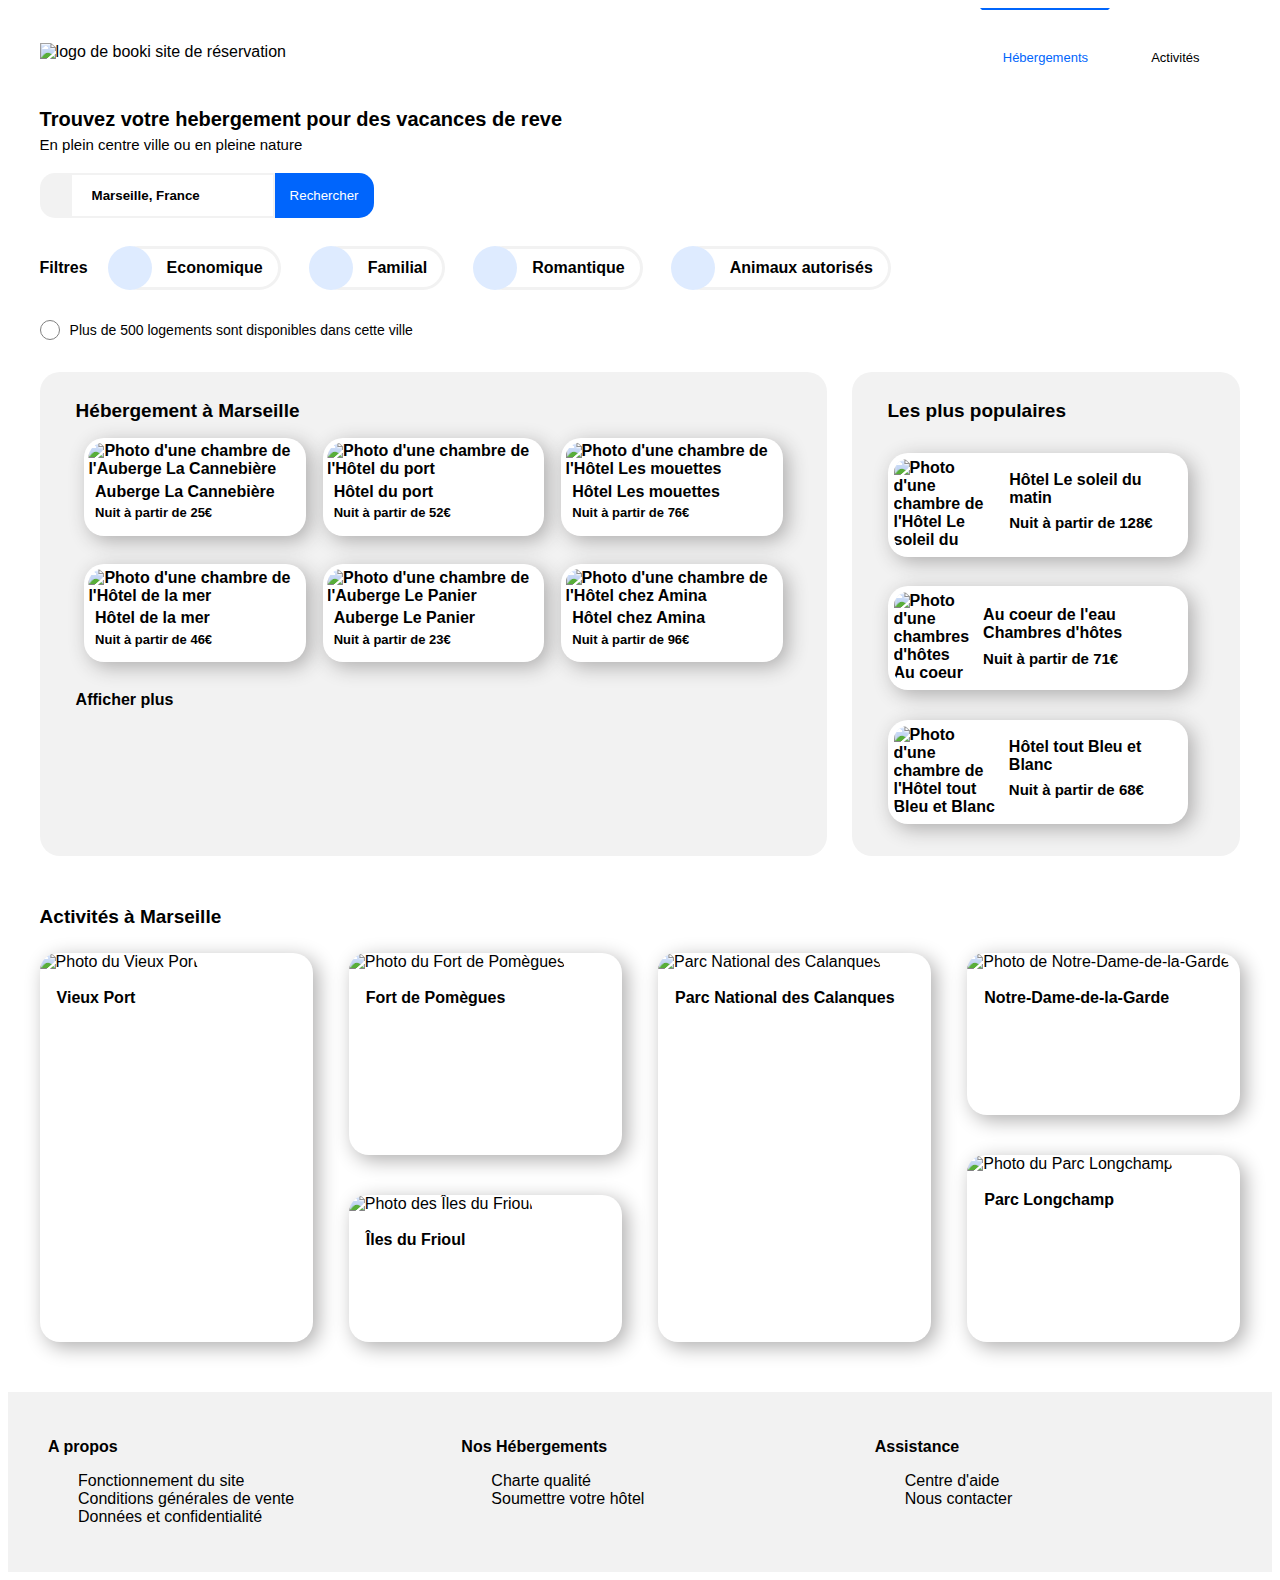
==== commit b49d6db0: "ajout responsive MOBILE activite marseille" ====
--- a/HTML/index.html
+++ b/HTML/index.html
@@ -287,7 +287,7 @@
 			<!--  SECTION ACTIVITE MARSEILLE   -->
 
 			<section id="activiteMarseille">
-				<h2 class="activite-marseille_titre">Activités à Marseille</h2>
+				<h2 class="activite-marseille_header">Activités à Marseille</h2>
 
 				<div class="cardActiviteMarseille cardActiviteMarseille__vieuxPort">
 					<img src="../Images/activites/Photo-du-Vieux-Port.jpg" alt="Photo du Vieux Port">
--- a/CSS/styles.css
+++ b/CSS/styles.css
@@ -389,9 +389,10 @@
 .cardActiviteMarseille {
   border-radius: 20px ;
   box-shadow: 5px 5px 20px rgb(174 173 173);
-  }
-
-.activite-marseille_titre {
+  margin: 0; 
+  }
+
+.activite-marseille_header {
   grid-column: 1 / span 4;
   grid-row: 1;
   margin: 0;
@@ -441,46 +442,38 @@
 .cardActiviteMarseille__vieuxPort{
   grid-column: 1 / span 1;
   grid-row: 2 / span 5 ;
-  margin: 0; 
 }
 
 .cardActiviteMarseille__FortDePomegues {
   grid-column: 2 / span 1;
   grid-row: 2 / span 2 ;
-  margin: 0;
 }
 
 .cardActiviteMarseille__ilesDuFrioul {
   grid-column: 2 / span 1;
   grid-row: 5 / span 1 ;
-  margin: 0;
 }
 
 .cardActiviteMarseille__ParcNationalDesCalanques {
   grid-column: 3 / span 1;
-  grid-row: 2 / span 4 ;
-  margin: 0;  
+  grid-row: 2 / span 4 ; 
 }
 
 .cardActiviteMarseille__NotreDameDeLaGarde {
   grid-column: 4 / span 1;
-  grid-row: 2 / span 1 ;
-  margin: 0; 
+  grid-row: 2 / span 1 ; 
 }
 
 .cardActiviteMarseille__ParcLonchamp {
   grid-column: 4 / span 1;
   grid-row: 4 / span 2 ;
-  margin: 0; 
 }
 
 /* FOOTER */
 
 footer {
     width: 100%;
-    margin-left: auto;
-     margin-right: auto;
-    max-width: 1400px;
+    margin: 50px auto 0 auto;
     /* min-width: 525px; */
     padding: 30px;
     background-color: #f2f2f2;
@@ -842,7 +835,7 @@
     margin: 0 auto 3% auto;
     height: 180px;
     max-width: 520px;
-  }SE
+  }
 
   .cardPlusPopulaires img {
     height: 100%;
@@ -861,4 +854,52 @@
     font-size: 14px;
   }
 
+ /* ACTIVITES A MARSEILLE (SECTION) MOBILE RESPONSIVE */
+ 
+ #activiteMarseille {
+  grid-template-columns: auto;
+  grid-template-rows:  auto repeat(6, 346px);
+  grid-row-gap: 36px ;
+}
+
+.activite-marseille_header{
+  grid-row: 1;
+  grid-column: 1; 
+  padding-bottom: 0px;
+  }
+
+.cardActiviteMarseille {
+  grid-column: 1;
+  width: 90%; 
+  margin: 0 auto 0 auto;
+  max-width: 520px;
+  }
+
+.cardActiviteMarseille img {
+height: 285px;
+}
+.cardActiviteMarseille__vieuxPort{
+  grid-row: 2;
+}
+
+.cardActiviteMarseille__FortDePomegues {
+  grid-row: 3 ;
+}
+
+.cardActiviteMarseille__ilesDuFrioul {
+  grid-row: 4;
+}
+
+.cardActiviteMarseille__ParcNationalDesCalanques {
+  grid-row: 5; 
+}
+
+.cardActiviteMarseille__NotreDameDeLaGarde {
+  grid-row: 6 ; 
+}
+
+.cardActiviteMarseille__ParcLonchamp {
+  grid-row: 7;
+}
+
 }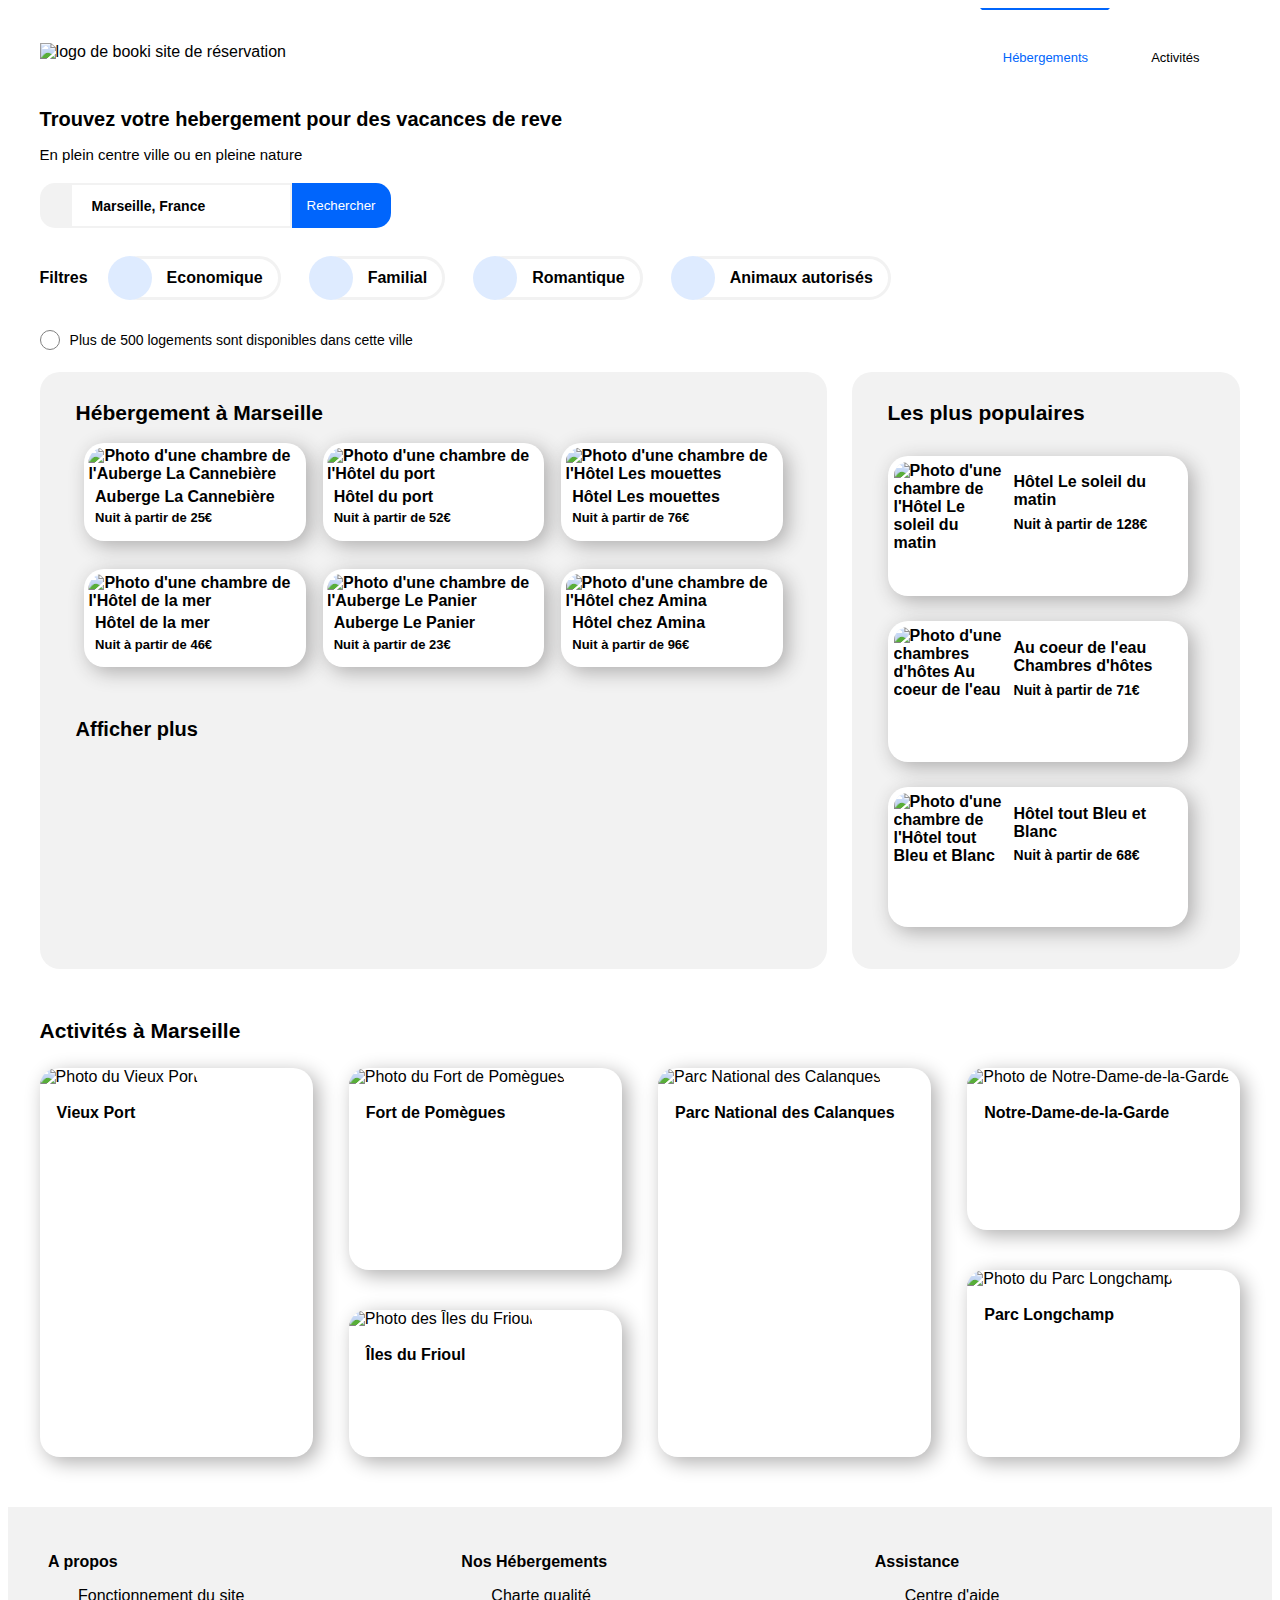
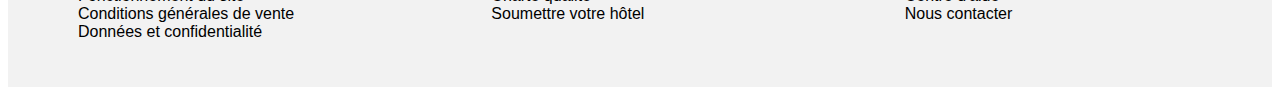
==== commit 11a9e09f: "reglage hebergement + plus populaires responsive FIREFOX" ====
--- a/HTML/index.html
+++ b/HTML/index.html
@@ -205,7 +205,7 @@
 							</div>
 						</a>
 					</div>
-					<a href="#">Afficher plus</a>
+					<a class="SectionHebergementMarseille__Afficher-plus" href="#">Afficher plus</a>
 				</section>
 				<!--  SECTION LES PLUS POPULAIRES   -->
 				<section class="SectionPlusPopulaires">
--- a/CSS/styles.css
+++ b/CSS/styles.css
@@ -23,7 +23,7 @@
 }
 
 h2 {
-  font-size: 19px;
+  font-size: 21px;
 }
 
 h3 {
@@ -90,7 +90,6 @@
 
 header p {
   font-size: 15px;
-  margin-top: -8px;
 }
 
 /* HEADER SEARCH BAR LOCATION */
@@ -119,6 +118,14 @@
   padding-left: 10px;
   font-weight: bold;
   padding-left: 20px;
+  font-size: 14px;
+}
+
+input::placeholder {
+  font-family: "Raleway", sans-serif;
+  font-size: 14px;
+  color: black;
+  opacity: 1;
 }
 
 .containerSearchBar__searchButton {
@@ -134,12 +141,6 @@
   display: none;
 }
 
-input::placeholder {
-  font-family: "Raleway", sans-serif;
-  color: black;
-  opacity: 1;
-}
-
 /* FILTRES (ASIDE)  */
 
 .aside__ContainerHeadingFilters {
@@ -197,7 +198,7 @@
 .aside__Information {
   display: flex;
   align-items: center;
-  padding: 10px 0 10px 0;
+  padding: 10px 0 0 0;
 }
 
 .aside__Information__ContainairInformationIcon {
@@ -243,7 +244,7 @@
   display: flex;
   flex-wrap: wrap;
   justify-content: space-around;
-
+  margin-bottom: 22px;
 }
 
 .cardHebergementMarseille {
@@ -295,6 +296,10 @@
   color: black;
 }
 
+.SectionHebergementMarseille__Afficher-plus{
+  font-size: 20px;
+}
+
 /* LES PLUS POPULAIRES (SECTION) */
 
 .SectionPlusPopulaires {
@@ -325,8 +330,7 @@
 
 .cardPlusPopulaires {
   width: 100%;
-  height: 100%;
-  max-height: 26%;
+  height: 150px;
   max-width: 300px;
   border-radius: 20px;
   object-fit: cover;
@@ -339,6 +343,8 @@
 }
 
 .cardPlusPopulaires_ContainerDescriptionStars {
+  width: 60%;
+  min-width: 123px;
   display: flex;
   flex-direction: column;
   justify-content: space-between;
@@ -364,7 +370,7 @@
 }
 
 .cardPlusPopulaires p {
-  font-size: 15px;
+  font-size: 14px;
   margin-top: 4%;
 }
 
@@ -372,7 +378,7 @@
   display: flex;
   flex-direction: row;
   font-size: 12px;
-  margin-bottom: 1%;
+  margin-bottom: 6px;
 }
 
 /* ACTIVITE MARSEILLE (SECTION) */
@@ -645,25 +651,25 @@
   /* HEADER HEADING PARAGRAPH MOBILE RESPONSIVE */
 
   header h1 {
-    font-size: 30px;
-    margin: 25px;
+    font-size: 23px;
+    margin: 10px;
   }
 
   header p {
-    font-size: 22px;
+    font-size: 17px;
     color: grey;
-    margin: 25px;
+    margin: 10px;
   }
 
   /* HEADER SEARCH BAR LOCATION MOBILE RESPONSIVE*/
 
   .containerSearchBar {
-    margin: 35px 25px 35px 25px;
+    margin: 35px 10px 35px 10px;
   }
 
   .containerSearchBar__logoLocation {
-    width: 70px;
-    height: 70px;
+    width: 50px;
+    height: 50px;
   }
 
   .containerSearchBar__logoLocation i {
@@ -672,7 +678,11 @@
 
   .containerSearchBar__locationInput {
     width: 100%;
-    font-size: 23px;
+    font-size: 15px;
+  }
+
+  input::placeholder {
+    font-size: 15px;
   }
 
   .containerSearchBar__searchButton {
@@ -688,8 +698,8 @@
   }
 
   .containerSearchMobile__searchButtonMobile {
-    width: 70px;
-    height: 70px;
+    width: 50px;
+    height: 50px;
     background-color: #0065fc;
     border: #0065fc;
     color: white;
@@ -700,11 +710,9 @@
   .containerSearchMobile__searchLogoButtonMobile {
     position: absolute;
     color: white;
-  }
-
-  .containerSearchMobile__searchLogoButtonMobile {
-    font-size: 23px;
-  }
+    font-size: 15px;
+  }
+
 
   /* ASIDE FILTERS MOBILE RESPONSIVE */
 
@@ -725,50 +733,57 @@
 
   .aside__Filters__ContainerFilter {
     font-size: 21px;
-    margin-right: 15px;
+    margin-left: 10px;
+    padding: 0;
   }
 
   .aside__Filters__ContainerFilter p {
+    font-size: 16px;
     margin: 8px 0;
-    padding: 16px 24px 16px 73px;
+    padding: 13px 19px 13px 56px;
     border-radius: 40px;
   }
 
   .aside__Filters__ContainerFilter__ContainerIcone {
-    Width: 62px;
-    height: 62px;
-    left: 21px;
-  }
-
+    Width: 50px;
+    height: 50px;
+    left: 0px;
+  }
+
+  .aside__Filters__ContainerFilter__ContainerIcone i {
+  font-size: 19px;
+  }
 
   /* ASIDE INFORMATION MOBILE RESPONSIVE */
 
   .aside__Information {
-    margin-left: 25px;
+    margin-left: 10px;
     align-items: flex-start;
-    margin-top: 20px;
+    margin-top: 10px;
   }
 
   .aside__Information__ContainairInformationIcon {
     border: solid 1px grey;
     border-radius: 50%;
-    width: 25px;
-    height: 25px;
+    width: 21px;
+    height: 17px;
     display: flex;
     align-items: center;
     justify-content: center;
-    margin-right: 10px;
+    margin-right: 0;
+    margin-top: 10px;
   }
 
   .aside__Information__ContainairInformationIcon i {
-    font-size: 17px;
+    font-size: 10px;
     color: #0065fc;
   }
 
   .aside__Information p {
-    font-size: 20px;
+    font-size: 16px;
     font-weight: 400;
     margin-top: 0;
+    padding: 10px;
   }
 
   /* CONTAINER HEBERGEMENT A MARSEILLE + PLUS POPULAIRES MOBILE RESPONSIVE*/
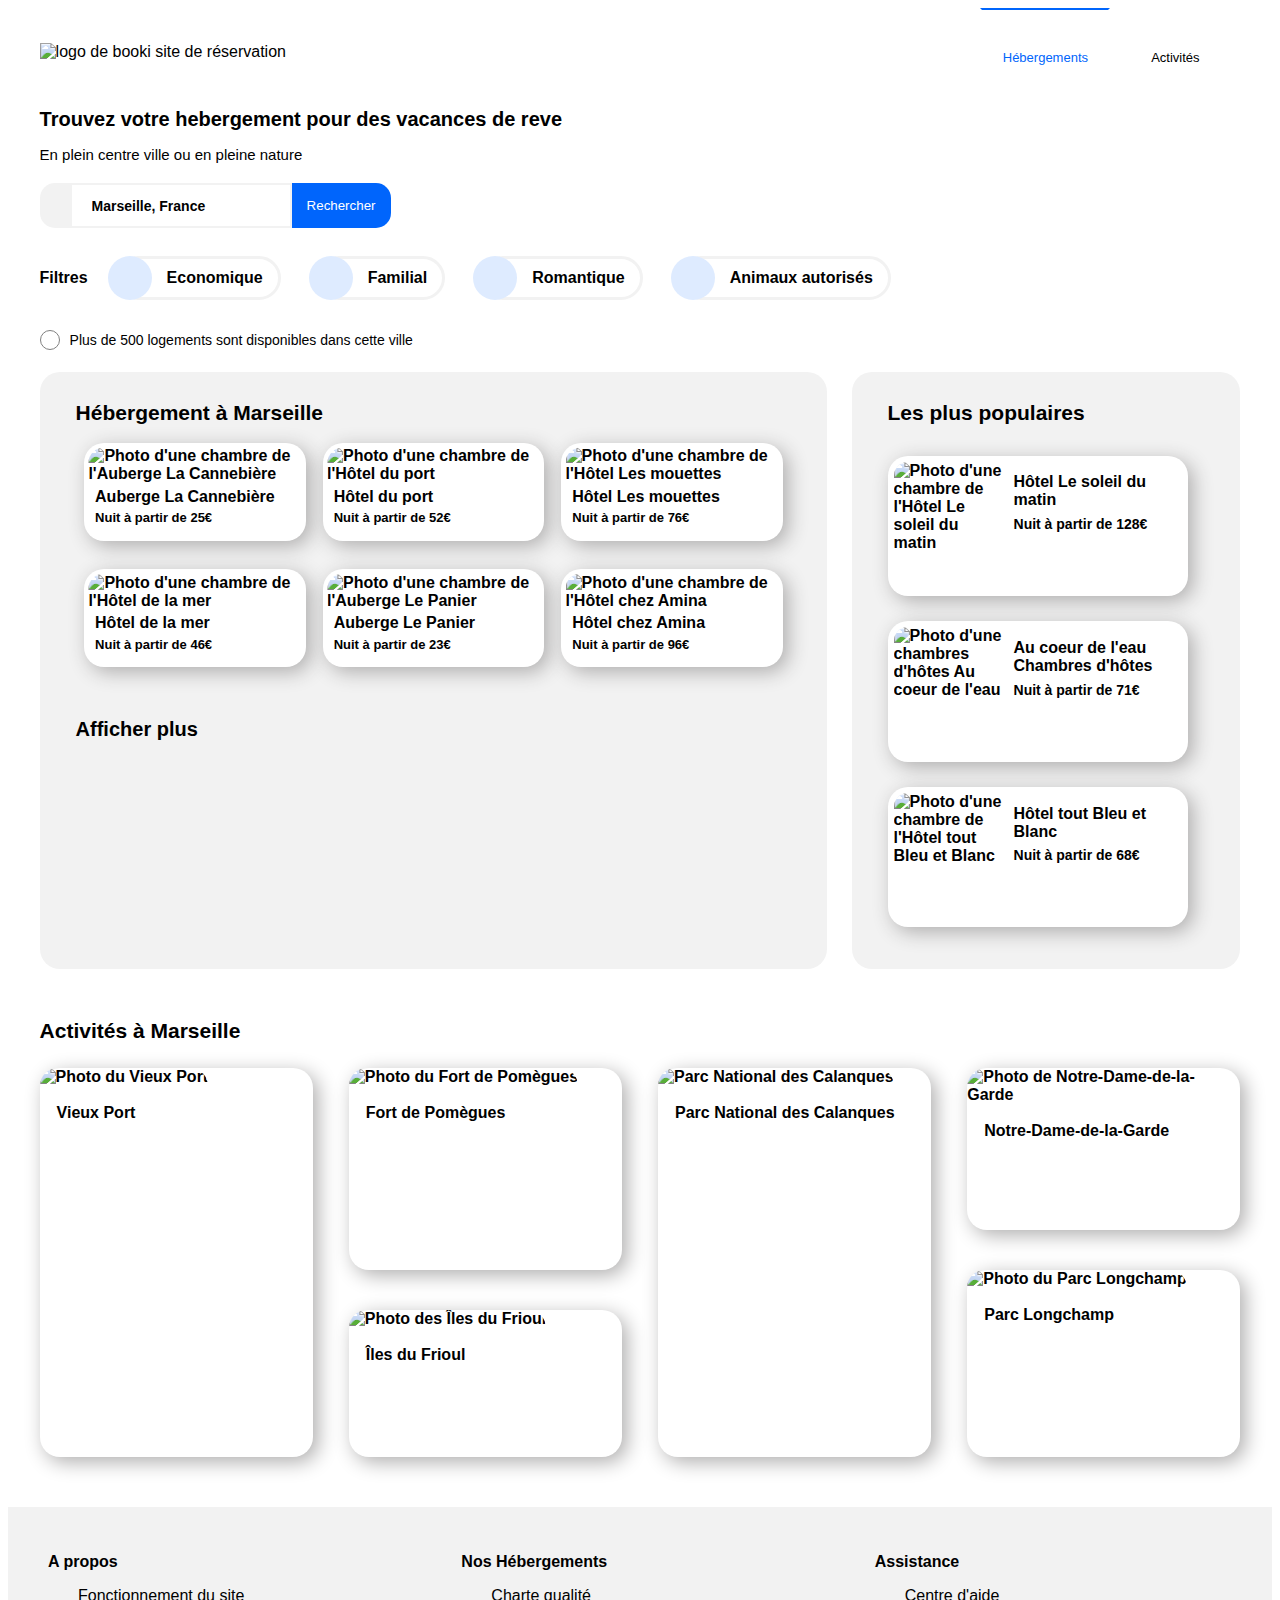
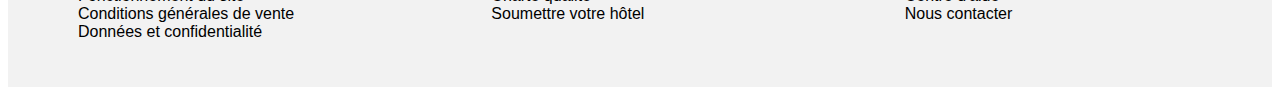
==== commit 3984c6eb: "ajout lien + survol card ACTIVITE" ====
--- a/HTML/index.html
+++ b/HTML/index.html
@@ -289,33 +289,33 @@
 			<section id="activiteMarseille">
 				<h2 class="activite-marseille_header">Activités à Marseille</h2>
 
-				<div class="cardActiviteMarseille cardActiviteMarseille__vieuxPort">
+				<a href="#" class="cardActiviteMarseille cardActiviteMarseille__vieuxPort">
 					<img src="../Images/activites/Photo-du-Vieux-Port.jpg" alt="Photo du Vieux Port">
 					<h3>Vieux Port</h3>
-				</div>
-
-				<div class="cardActiviteMarseille cardActiviteMarseille__FortDePomegues">
+				</a>
+
+				<a href="#" class="cardActiviteMarseille cardActiviteMarseille__FortDePomegues">
 					<img src="../Images/activites/Photo-du-Fort-de-Pomègues.jpg" alt="Photo du Fort de Pomègues">
 					<h3>Fort de Pomègues</h3>
-				</div>
-				<div class="cardActiviteMarseille cardActiviteMarseille__ilesDuFrioul">
+				</a>
+				<a href="#" class="cardActiviteMarseille cardActiviteMarseille__ilesDuFrioul">
 					<img src="../Images/activites/Photo-des-iles-du-Frioul.jpg" alt="Photo des Îles du Frioul">
 					<h3>Îles du Frioul</h3>
-				</div>
-				<div class="cardActiviteMarseille cardActiviteMarseille__ParcNationalDesCalanques">
+				</a>
+				<a href="#" class="cardActiviteMarseille cardActiviteMarseille__ParcNationalDesCalanques">
 					<img src="../Images/activites/Photo-Parc-National-des-Calanques.jpg"
 						alt="Parc National des Calanques">
 					<h3>Parc National des Calanques</h3>
-				</div>
-				<div class="cardActiviteMarseille cardActiviteMarseille__NotreDameDeLaGarde">
+				</a>
+				<a href="#" class="cardActiviteMarseille cardActiviteMarseille__NotreDameDeLaGarde">
 					<img src="../Images/activites/Photo-Notre-Dame-de-la-Garde.jpg"
 						alt="Photo de Notre-Dame-de-la-Garde">
 					<h3>Notre-Dame-de-la-Garde</h3>
-				</div>
-				<div class="cardActiviteMarseille cardActiviteMarseille__ParcLonchamp">
+				</a>
+				<a href="#" class="cardActiviteMarseille cardActiviteMarseille__ParcLonchamp">
 					<img src="../Images/activites/Photo-du-Parc-Longchamp.jpg" alt="Photo du Parc Longchamp">
 					<h3>Parc Longchamp</h3>
-				</div>
+				</a>
 
 			</section>
 		</main>
--- a/CSS/styles.css
+++ b/CSS/styles.css
@@ -398,6 +398,10 @@
   margin: 0; 
   }
 
+  .cardActiviteMarseille:hover h3 {
+    color: #0065fc;
+    }
+
 .activite-marseille_header {
   grid-column: 1 / span 4;
   grid-row: 1;
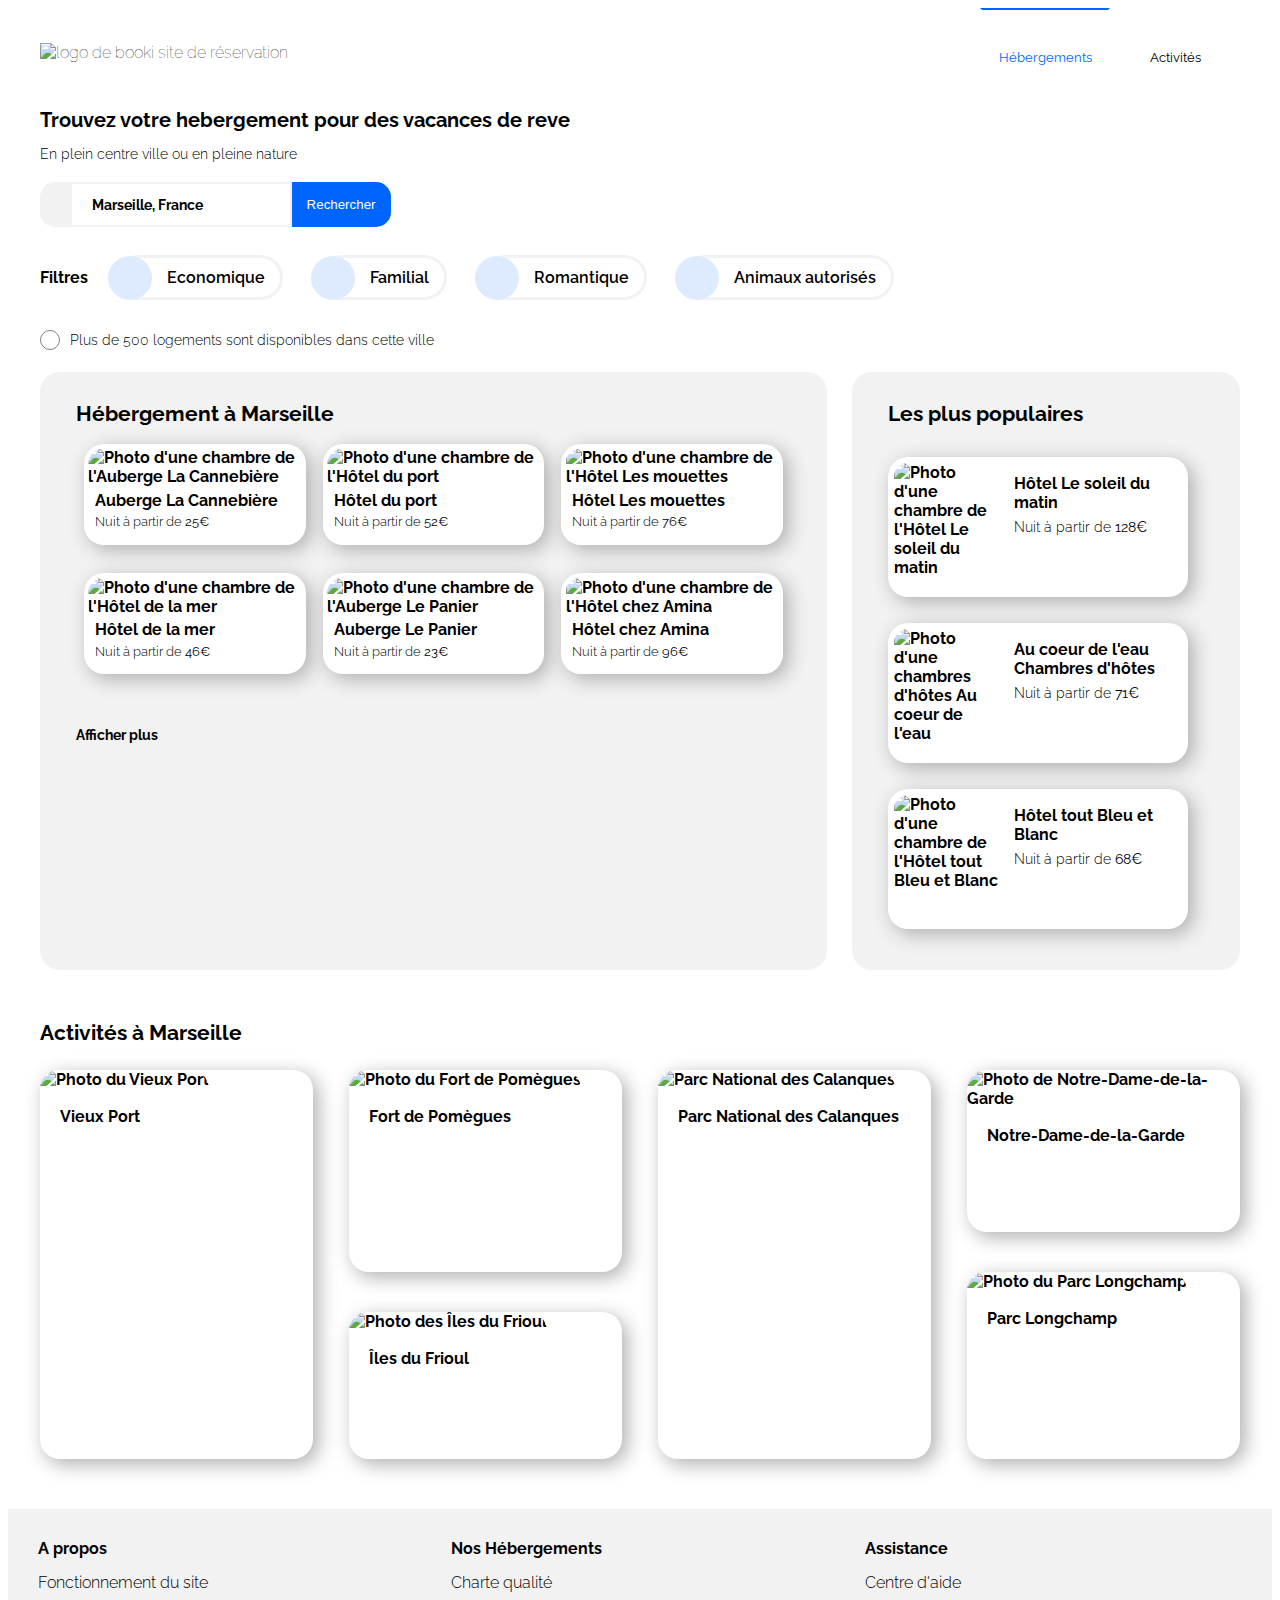
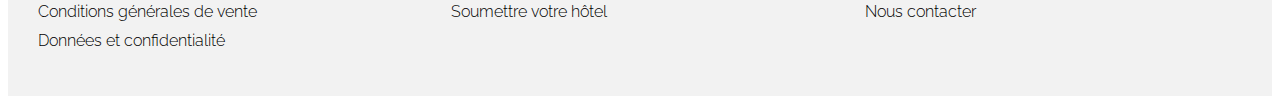
==== commit 0923bdd7: "rectifications de la version des icones" ====
--- a/HTML/index.html
+++ b/HTML/index.html
@@ -33,7 +33,7 @@
 			<form class="containerSearchBar" method="post" action="traitement.php">
 				<!--  logo localisation -->
 				<div class="containerSearchBar__logoLocation">
-					<i class="fa-solid fa-location-dot"></i>
+					<i class="fas fa-map-marker-alt"></i>
 				</div>
 				<!--  zone de saisie recherche -->
 				<input class="containerSearchBar__locationInput" type="search" name="saisieLocalisation"
@@ -59,25 +59,25 @@
 						<div class="aside__Filters__ContainerFilter">
 							<p>Economique</p>
 							<div class="aside__Filters__ContainerFilter__ContainerIcone">
-								<i class="fa-solid fa-money-bill-wave"></i>
+								<i class="fas fa-money-bill-wave"></i>
 							</div>
 						</div>
 						<div class="aside__Filters__ContainerFilter">
 							<p>Familial</p>
 							<div class="aside__Filters__ContainerFilter__ContainerIcone">
-								<i class="fa-solid fa-child"></i>
+								<i class="fas fa-child"></i>
 							</div>
 						</div>
 						<div class="aside__Filters__ContainerFilter">
 							<p>Romantique</p>
 							<div class="aside__Filters__ContainerFilter__ContainerIcone">
-								<i class="fa-solid fa-heart"></i>
+								<i class="fas fa-heart"></i>
 							</div>
 						</div>
 						<div class="aside__Filters__ContainerFilter">
 							<p>Animaux autorisés</p>
 							<div class="aside__Filters__ContainerFilter__ContainerIcone">
-								<i class="fa-solid fa-dog"></i>
+								<i class="fas fa-dog"></i>
 							</div>
 						</div>
 					</div>
@@ -86,7 +86,7 @@
 				<!--  INFORMATION   -->
 				<div class="aside__Information">
 					<div class="aside__Information__ContainairInformationIcon">
-						<i class="fa-solid fa-info"></i>
+						<i class="fas fa-info"></i>
 					</div>
 					<P>Plus de 500 logements sont disponibles dans cette ville</P>
 				</div>
@@ -109,13 +109,13 @@
 							<p class="cardHebergementMarseille__paragraph">Nuit à partir de <strong>25€</strong></p>
 							<div class="cardHebergementMarseille__containerStars">
 								<div class="starsBlue">
-									<i class="fa-solid fa-star"></i>
-									<i class="fa-solid fa-star"></i>
-									<i class="fa-solid fa-star"></i>
-									<i class="fa-solid fa-star"></i>
+									<i class="fas fa-star"></i>
+									<i class="fas fa-star"></i>
+									<i class="fas fa-star"></i>
+									<i class="fas fa-star"></i>
 								</div>
 								<div class="starsGrey">
-									<i class="fa-solid fa-star"></i>
+									<i class="fas fa-star"></i>
 								</div>
 							</div>
 						</a>
@@ -127,11 +127,11 @@
 							<p class="cardHebergementMarseille__paragraph">Nuit à partir de <strong>52€</strong></p>
 							<div class="cardHebergementMarseille__containerStars">
 								<div class="starsBlue">
-									<i class="fa-solid fa-star"></i>
-									<i class="fa-solid fa-star"></i>
-									<i class="fa-solid fa-star"></i>
-									<i class="fa-solid fa-star"></i>
-									<i class="fa-solid fa-star"></i>
+									<i class="fas fa-star"></i>
+									<i class="fas fa-star"></i>
+									<i class="fas fa-star"></i>
+									<i class="fas fa-star"></i>
+									<i class="fas fa-star"></i>
 								</div>
 							</div>
 						</a>
@@ -142,13 +142,13 @@
 							<p class="cardHebergementMarseille__paragraph">Nuit à partir de <strong>76€</strong></p>
 							<div class="cardHebergementMarseille__containerStars">
 								<div class="starsBlue">
-									<i class="fa-solid fa-star"></i>
-									<i class="fa-solid fa-star"></i>
-									<i class="fa-solid fa-star"></i>
-									<i class="fa-solid fa-star"></i>
+									<i class="fas fa-star"></i>
+									<i class="fas fa-star"></i>
+									<i class="fas fa-star"></i>
+									<i class="fas fa-star"></i>
 								</div>
 								<div class="starsGrey">
-									<i class="fa-solid fa-star"></i>
+									<i class="fas fa-star"></i>
 								</div>
 							</div>
 						</a>
@@ -160,13 +160,13 @@
 							<p class="cardHebergementMarseille__paragraph">Nuit à partir de <strong>46€</strong></p>
 							<div class="cardHebergementMarseille__containerStars">
 								<div class="starsBlue">
-									<i class="fa-solid fa-star"></i>
-									<i class="fa-solid fa-star"></i>
-									<i class="fa-solid fa-star"></i>
+									<i class="fas fa-star"></i>
+									<i class="fas fa-star"></i>
+									<i class="fas fa-star"></i>
 								</div>
 								<div class="starsGrey">
-									<i class="fa-solid fa-star"></i>
-									<i class="fa-solid fa-star"></i>
+									<i class="fas fa-star"></i>
+									<i class="fas fa-star"></i>
 								</div>
 							</div>
 						</a>
@@ -178,13 +178,13 @@
 							<p class="cardHebergementMarseille__paragraph">Nuit à partir de <strong>23€</strong></p>
 							<div class="cardHebergementMarseille__containerStars">
 								<div class="starsBlue">
-									<i class="fa-solid fa-star"></i>
-									<i class="fa-solid fa-star"></i>
-									<i class="fa-solid fa-star"></i>
-									<i class="fa-solid fa-star"></i>
+									<i class="fas fa-star"></i>
+									<i class="fas fa-star"></i>
+									<i class="fas fa-star"></i>
+									<i class="fas fa-star"></i>
 								</div>
 								<div class="starsGrey">
-									<i class="fa-solid fa-star"></i>
+									<i class="fas fa-star"></i>
 								</div>
 							</div>
 						</a>
@@ -196,11 +196,11 @@
 							<p class="cardHebergementMarseille__paragraph">Nuit à partir de <strong>96€</strong></p>
 							<div class="cardHebergementMarseille__containerStars">
 								<div class="starsBlue">
-									<i class="fa-solid fa-star"></i>
-									<i class="fa-solid fa-star"></i>
-									<i class="fa-solid fa-star"></i>
-									<i class="fa-solid fa-star"></i>
-									<i class="fa-solid fa-star"></i>
+									<i class="fas fa-star"></i>
+									<i class="fas fa-star"></i>
+									<i class="fas fa-star"></i>
+									<i class="fas fa-star"></i>
+									<i class="fas fa-star"></i>
 								</div>
 							</div>
 						</a>
@@ -226,11 +226,11 @@
 								</div>
 								<div class="cardPlusPopulaires__containerStars">
 									<div class="starsBlue">
-										<i class="fa-solid fa-star"></i>
-										<i class="fa-solid fa-star"></i>
-										<i class="fa-solid fa-star"></i>
-										<i class="fa-solid fa-star"></i>
-										<i class="fa-solid fa-star"></i>
+										<i class="fas fa-star"></i>
+										<i class="fas fa-star"></i>
+										<i class="fas fa-star"></i>
+										<i class="fas fa-star"></i>
+										<i class="fas fa-star"></i>
 									</div>
 								</div>
 							</div>
@@ -246,13 +246,13 @@
 								</div>
 								<div class="cardPlusPopulaires__containerStars">
 									<div class="starsBlue">
-										<i class="fa-solid fa-star"></i>
-										<i class="fa-solid fa-star"></i>
-										<i class="fa-solid fa-star"></i>
-										<i class="fa-solid fa-star"></i>
+										<i class="fas fa-star"></i>
+										<i class="fas fa-star"></i>
+										<i class="fas fa-star"></i>
+										<i class="fas fa-star"></i>
 									</div>
 									<div class="starsGrey">
-										<i class="fa-solid fa-star"></i>
+										<i class="fas fa-star"></i>
 									</div>
 								</div>
 							</div>
@@ -269,13 +269,13 @@
 								</div>
 								<div class="cardPlusPopulaires__containerStars">
 									<div class="starsBlue">
-										<i class="fa-solid fa-star"></i>
-										<i class="fa-solid fa-star"></i>
-										<i class="fa-solid fa-star"></i>
-										<i class="fa-solid fa-star"></i>
+										<i class="fas fa-star"></i>
+										<i class="fas fa-star"></i>
+										<i class="fas fa-star"></i>
+										<i class="fas fa-star"></i>
 									</div>
 									<div class="starsGrey">
-										<i class="fa-solid fa-star"></i>
+										<i class="fas fa-star"></i>
 									</div>
 								</div>
 							</div>
@@ -291,57 +291,73 @@
 
 				<a href="#" class="cardActiviteMarseille cardActiviteMarseille__vieuxPort">
 					<img src="../Images/activites/Photo-du-Vieux-Port.jpg" alt="Photo du Vieux Port">
-					<h3>Vieux Port</h3>
+					<div class="cardActiviteMarseille__container-h3">
+						<h3>Vieux Port</h3>
+					</div>
 				</a>
 
 				<a href="#" class="cardActiviteMarseille cardActiviteMarseille__FortDePomegues">
 					<img src="../Images/activites/Photo-du-Fort-de-Pomègues.jpg" alt="Photo du Fort de Pomègues">
-					<h3>Fort de Pomègues</h3>
+					<div class="cardActiviteMarseille__container-h3">
+						<h3>Fort de Pomègues</h3>
+					</div>
 				</a>
 				<a href="#" class="cardActiviteMarseille cardActiviteMarseille__ilesDuFrioul">
 					<img src="../Images/activites/Photo-des-iles-du-Frioul.jpg" alt="Photo des Îles du Frioul">
-					<h3>Îles du Frioul</h3>
+					<div class="cardActiviteMarseille__container-h3">
+						<h3>Îles du Frioul</h3>
+					</div>
 				</a>
 				<a href="#" class="cardActiviteMarseille cardActiviteMarseille__ParcNationalDesCalanques">
 					<img src="../Images/activites/Photo-Parc-National-des-Calanques.jpg"
 						alt="Parc National des Calanques">
-					<h3>Parc National des Calanques</h3>
+					<div class="cardActiviteMarseille__container-h3">
+						<h3>Parc National des Calanques</h3>
+					</div>
 				</a>
 				<a href="#" class="cardActiviteMarseille cardActiviteMarseille__NotreDameDeLaGarde">
 					<img src="../Images/activites/Photo-Notre-Dame-de-la-Garde.jpg"
 						alt="Photo de Notre-Dame-de-la-Garde">
-					<h3>Notre-Dame-de-la-Garde</h3>
+					<div class="cardActiviteMarseille__container-h3">
+						<h3>Notre-Dame-de-la-Garde</h3>
+					</div>
 				</a>
 				<a href="#" class="cardActiviteMarseille cardActiviteMarseille__ParcLonchamp">
 					<img src="../Images/activites/Photo-du-Parc-Longchamp.jpg" alt="Photo du Parc Longchamp">
-					<h3>Parc Longchamp</h3>
+					<div class="cardActiviteMarseille__container-h3">
+						<h3>Parc Longchamp</h3>
+					</div>
 				</a>
 
 			</section>
 		</main>
 	</div>
+
+	<!--  FOOTER   -->
 	<footer>
-		<div class="container-lien-footer">
-			<h3>A propos</h3>
-			<ul>
-				<li>Fonctionnement du site</li>
-				<li>Conditions générales de vente</li>
-				<li>Données et confidentialité</li>
-			</ul>
-		</div>
-		<div class="container-lien-footer">
-			<h3>Nos Hébergements</h3>
-			<ul>
-				<li>Charte qualité</li>
-				<li>Soumettre votre hôtel</li>
-			</ul>
-		</div>
-		<div class="container-lien-footer">
-			<h3>Assistance</h3>
-			<ul>
-				<li>Centre d'aide</li>
-				<li>Nous contacter</li>
-			</ul>
+		<div class="container-footer">
+			<div class="container-lien-footer">
+				<h3><a href="#">A propos</a></h3>
+				<ul>
+					<li><a href="#">Fonctionnement du site</a></li>
+					<li><a href="#">Conditions générales de vente</a></li>
+					<li><a href="#">Données et confidentialité</a></li>
+				</ul>
+			</div>
+			<div class="container-lien-footer">
+				<h3><a href="#">Nos Hébergements</a></h3>
+				<ul>
+					<li><a href="#">Charte qualité</a></li>
+					<li><a href="#">Soumettre votre hôtel</a></li>
+				</ul>
+			</div>
+			<div class="container-lien-footer">
+				<h3><a href="#">Assistance</a></h3>
+				<ul>
+					<li><a href="#">Centre d'aide</a></li>
+					<li><a href="#">Nous contacter</a></li>
+				</ul>
+			</div>
 		</div>
 	</footer>
 
--- a/CSS/styles.css
+++ b/CSS/styles.css
@@ -1,12 +1,11 @@
+@import url("https://fonts.googleapis.com/css2?family=Raleway:ital,wght@0,100;0,200;0,300;0,400;0,500;0,600;0,700;0,800;0,900;1,100;1,200;1,300;1,400;1,500;1,600;1,700;1,800;1,900&display=swap");
+/* font-family: 'Raleway', sans-serif; 
+      font-weight: 200*/
+
 * {
   box-sizing: border-box;
   /* box-sizing est appliqué à tous les éléments */
 }
-
-@import url("https://fonts.googleapis.com/css2?family=Raleway:ital,wght@0,100;0,200;0,300;0,400;0,500;0,600;0,700;0,800;0,900;1,100;1,200;1,300;1,400;1,500;1,600;1,700;1,800;1,900&display=swap");
-/* font-family: 'Raleway', sans-serif; 
-      font-weight: 200*/
-
 
 body {
   font-family: "Raleway", sans-serif;
@@ -69,6 +68,7 @@
   border: solid 2px white;
   color: black;
   display: block;
+  font-weight: 400;
 }
 
 .nav_hebergement a{
@@ -89,7 +89,8 @@
 }
 
 header p {
-  font-size: 15px;
+  font-size: 14px;
+  font-weight: 300;
 }
 
 /* HEADER SEARCH BAR LOCATION */
@@ -219,7 +220,7 @@
 
 .aside__Information p {
   font-size: 14px;
-  font-weight: 400;
+  font-weight: 300;
 }
 
 /* CONTAINER HEBERGEMENT A MARSEILLE + PLUS POPULAIRES */
@@ -279,6 +280,7 @@
 .cardHebergementMarseille p {
   margin: 2% 0 3% 5%;
   font-size: 13px;
+  font-weight: 300;
 }
 
 .cardHebergementMarseille__containerStars {
@@ -297,7 +299,7 @@
 }
 
 .SectionHebergementMarseille__Afficher-plus{
-  font-size: 20px;
+  font-size: 14px;
 }
 
 /* LES PLUS POPULAIRES (SECTION) */
@@ -318,7 +320,7 @@
 }
 
 .ContainerheaderIcon_Icon {
-  font-size: 2px;
+  font-size: 18px;
 }
 
 .ContainerPlusPopulaires {
@@ -372,6 +374,7 @@
 .cardPlusPopulaires p {
   font-size: 14px;
   margin-top: 4%;
+  font-weight: 300;
 }
 
 .cardPlusPopulaires__containerStars {
@@ -415,14 +418,19 @@
   border-radius: 20px 20px 0 0 ;
 }
 
-.cardActiviteMarseille h3 {
-  display: block;
+.cardActiviteMarseille__container-h3 {
   width: 100%;
   height: 55px;
   margin: 0;
   border-radius: 0 0 20px 20px;
-  padding-left: 17px;
-  padding-top: 18px;
+  display: flex;
+
+}
+
+.cardActiviteMarseille h3 {
+  margin: auto 0 auto 20px;
+  text-align: start;
+ 
 }
 
 .cardActiviteMarseille__vieuxPort img{
@@ -483,14 +491,20 @@
 
 footer {
     width: 100%;
-    margin: 50px auto 0 auto;
+    margin-top:50px;
     /* min-width: 525px; */
     padding: 30px;
     background-color: #f2f2f2;
-    display: grid;
-    grid-template-columns: repeat(3, 1fr);
-    grid-template-rows: auto;
-    grid-column-gap: 3%;
+}
+
+.container-footer {
+  max-width: 1228px;
+  margin: 0 auto 0 auto;
+  display: grid;
+  grid-template-columns: repeat(3, 1fr);
+  grid-template-rows: auto;
+  grid-column-gap: 3%;
+
 }
 
 .container-lien-footer {
@@ -498,13 +512,30 @@
   flex-direction: column;
 }
 
+.container-lien-footer h3 {
+  margin: 0;
+  font-size: 16px;
+}
+
 .container-lien-footer ul {
   display: flex;
   flex-direction: column;
-}
-
-.container-lien-footer h3 {
-  margin-left: 10px;
+  padding: 0;
+  margin-top: 5px;
+}
+
+.container-lien-footer li {
+  padding-top: 10px;
+  font-size: 16px;
+  font-weight: 300;
+
+}
+
+.container-lien-footer a {
+  outline: none;
+  text-decoration: none;
+  color: black;
+  text-align: center;
 }
 
 
@@ -611,6 +642,10 @@
 
   /* HEADER LOGO NAV MOBILE RESPONSIVE */
 
+  body{
+    width: 100%;
+  }
+  
   .containerLogoNav {
     flex-direction: column;
     margin-top: 30px;
@@ -728,11 +763,6 @@
   .aside__ContainerHeadingFilters h3 {
     margin: 0px 0 8px 25px;
     font-size: 20px;
-  }
-
-  .aside__Filters {
-    margin-left: 0 10 0 -20px;
-    margin-top: 0;
   }
 
   .aside__Filters__ContainerFilter {
@@ -814,27 +844,29 @@
 
   .cardHebergementMarseille img {
     width: 100%;
-    height: 170px;
+    height: 128px;
   }
 
   .cardHebergementMarseille__heading {
     padding: 0 0px 5px 5px;
-    font-size: 20px;
+    font-size: 17px;
   }
 
   .cardHebergementMarseille p {
     padding: 0 0px 5px 5px;
-    font-size: 17px;
+    font-size: 14px;
+    margin-top: 0;
+    margin-bottom: 0;
   }
 
   .cardHebergementMarseille__containerStars {
-    padding: 0 0px 15px 5px;
-    font-size: 14px;
+    padding: 3px 0px 11px 5px;
+    font-size: 10px;
   }
 
   #SectionHebergementMarseille a {
     display: block;
-    margin-top: 4%;
+    margin-bottom: 18px;
     font-size: 20px;
   }
 
@@ -851,8 +883,8 @@
   }
 
   .cardPlusPopulaires {
-    margin: 0 auto 3% auto;
-    height: 180px;
+    margin: 0 auto 18px auto;
+    height: 140px;
     max-width: 520px;
   }
 
@@ -861,30 +893,32 @@
   }
 
   .cardPlusPopulaires__heading {
-    font-size: 20px;
+    font-size: 17px;
+    margin-top: 8px;
   }
 
   .cardPlusPopulaires p {
-    font-size: 17px;
+    font-size: 14px;
   }
 
   .cardPlusPopulaires__containerStars {
     padding-bottom: 2%;
-    font-size: 14px;
+    font-size: 11px;
   }
 
  /* ACTIVITES A MARSEILLE (SECTION) MOBILE RESPONSIVE */
  
  #activiteMarseille {
   grid-template-columns: auto;
-  grid-template-rows:  auto repeat(6, 346px);
-  grid-row-gap: 36px ;
+  grid-template-rows:  auto repeat(6, 204px);
+  grid-row-gap: 18px ;
+  margin-top: 30px;
 }
 
 .activite-marseille_header{
   grid-row: 1;
   grid-column: 1; 
-  padding-bottom: 0px;
+  padding: 0 0 13px 10px;
   }
 
 .cardActiviteMarseille {
@@ -895,8 +929,10 @@
   }
 
 .cardActiviteMarseille img {
-height: 285px;
-}
+height: 148px;
+}
+
+
 .cardActiviteMarseille__vieuxPort{
   grid-row: 2;
 }
@@ -921,4 +957,33 @@
   grid-row: 7;
 }
 
+
+/* FOOTER RESPONSIVE MOBILE*/
+
+
+.container-footer {
+  grid-template-columns: auto;
+  grid-template-rows:  repeat(3, auto);
+  grid-row-gap: 36px ;
+  width: 90%; 
+  margin: 0 auto 0 0;
+  max-width: 520px;
+}
+
+.container-lien-footer h3 a {
+ font-size: 20px;
+}
+
+.container-lien-footer li {
+  padding-top: 15px;
+}
+
+.container-lien-footer li a {
+   font-size: 20px;
+}
+
+.container-lien-footer ul {
+  margin-top: 10px;
+}
+
 }